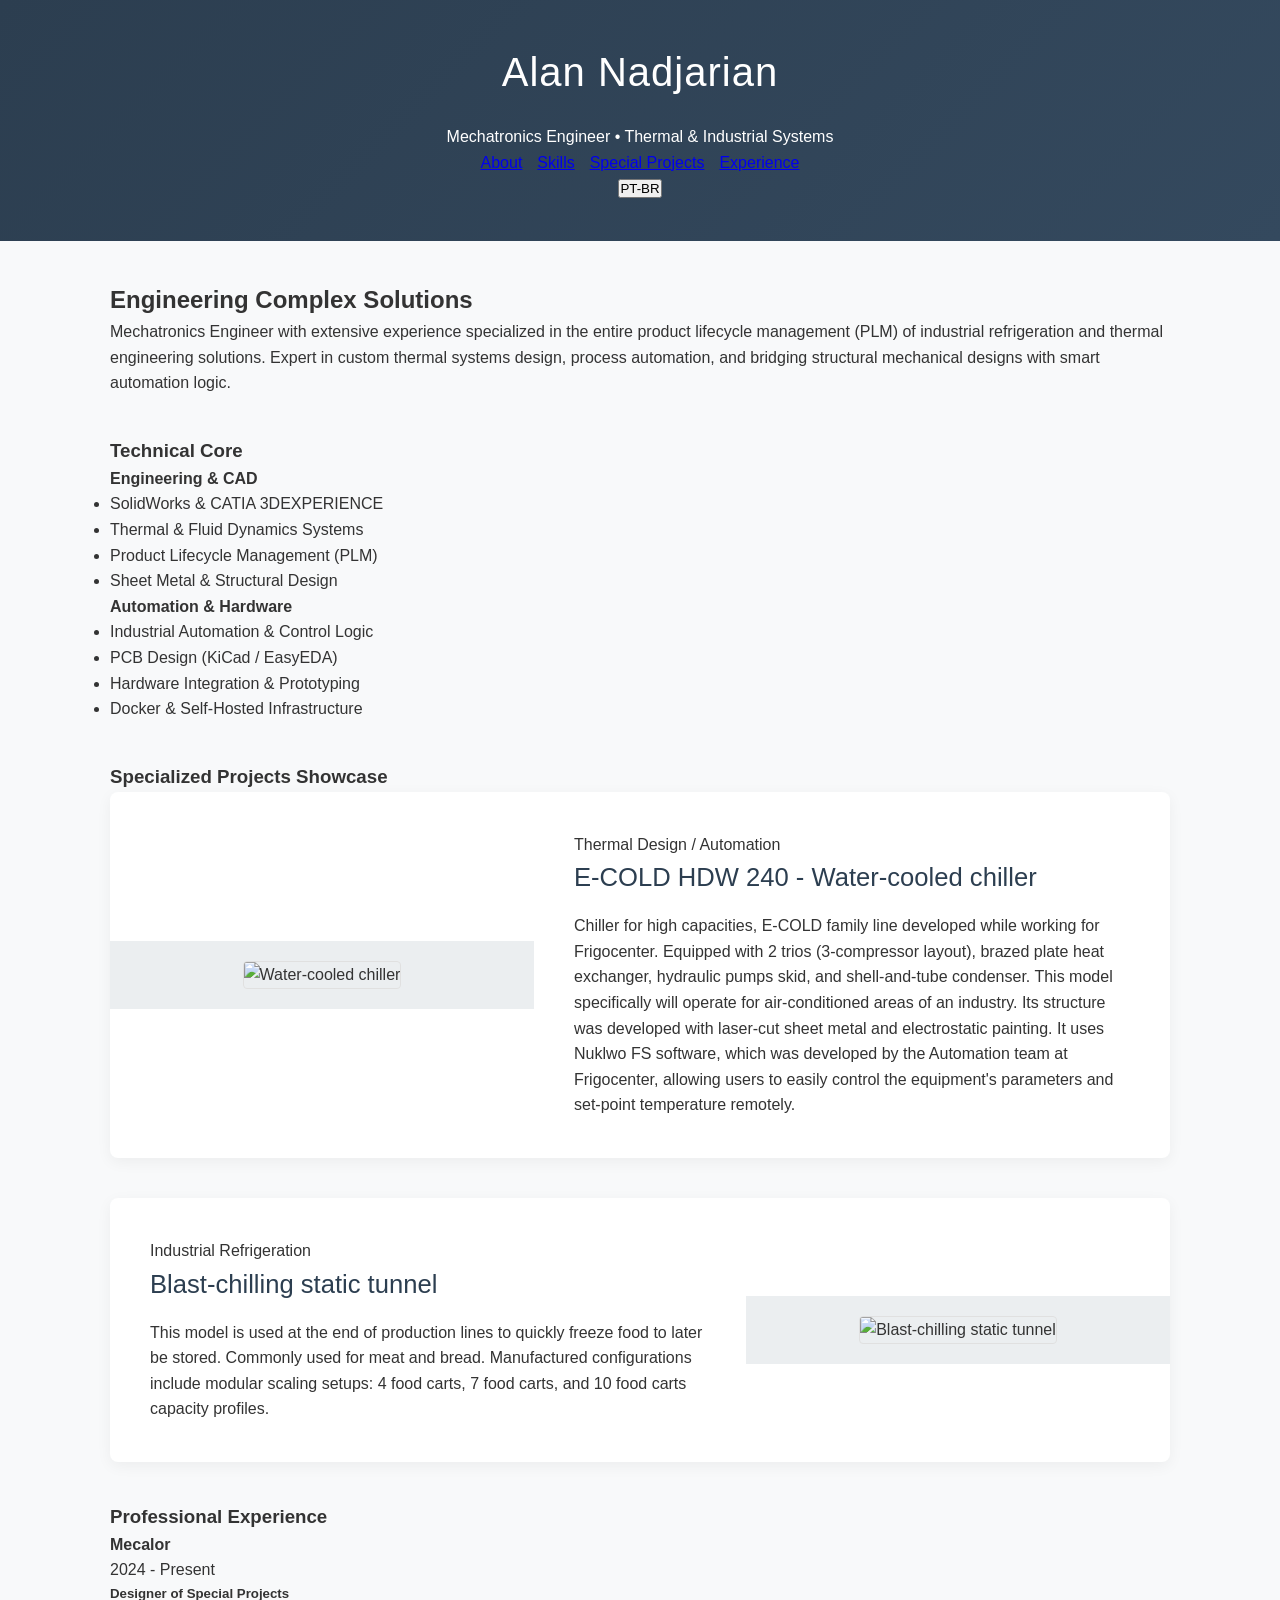
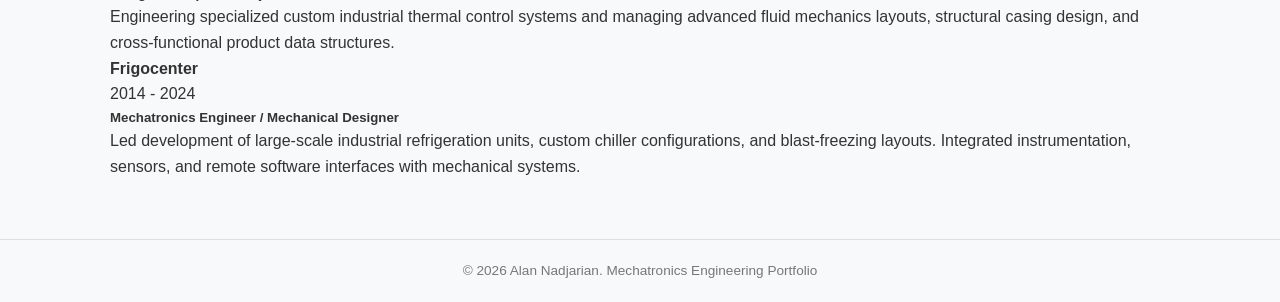
==== index.html @ 72c45fe7 "Update index.html" ====
<!DOCTYPE html>
<html lang="en">
<head>
    <meta charset="UTF-8">
    <meta name="viewport" content="width=device-width, initial-scale=1.0">
    <title>Alan Nadjarian | Mechatronics Engineer Portfolio</title>
    <link rel="stylesheet" href="style.css">
</head>
<body>

    <header>
        <div class="header-container">
            <div class="logo-area">
                <h1>Alan Nadjarian</h1>
                <p class="subtitle" data-en="Mechatronics Engineer • Thermal & Industrial Systems" data-pt="Engenheiro Mecatrônico • Sistemas Térmicos e Industriais">Mechatronics Engineer • Thermal & Industrial Systems</p>
            </div>
            <div class="nav-right">
                <nav>
                    <a href="#about" data-en="About" data-pt="Sobre">About</a>
                    <a href="#skills" data-en="Skills" data-pt="Habilidades">Skills</a>
                    <a href="#projects" data-en="Special Projects" data-pt="Projetos Especiais">Special Projects</a>
                    <a href="#experience" data-en="Experience" data-pt="Experiência">Experience</a>
                </nav>
                <button id="lang-toggle" class="lang-btn">PT-BR</button>
            </div>
        </div>
    </header>

    <section id="about" class="hero">
        <div class="container hero-content">
            <h2 data-en="Engineering Complex Solutions" data-pt="Projetando Soluções Complexas">Engineering Complex Solutions</h2>
            <p data-en="Mechatronics Engineer with extensive experience specialized in the entire product lifecycle management (PLM) of industrial refrigeration and thermal engineering solutions. Expert in custom thermal systems design, process automation, and bridging structural mechanical designs with smart automation logic." 
               data-pt="Engenheiro Mecatrônico com ampla experiência especializada no gerenciamento do ciclo de vida completo de produtos (PLM) e soluções de refrigeração industrial e engenharia térmica. Especialista em projetos de sistemas térmicos customizados, automação de processos e integração de projetos mecânicos estruturais com lógica de automação inteligente.">
               Mechatronics Engineer with extensive experience specialized in the entire product lifecycle management (PLM) of industrial refrigeration and thermal engineering solutions. Expert in custom thermal systems design, process automation, and bridging structural mechanical designs with smart automation logic.
            </p>
        </div>
    </section>

    <section id="skills" class="skills-section">
        <div class="container">
            <h3 class="section-title" data-en="Technical Core" data-pt="Núcleo Técnico">Technical Core</h3>
            <div class="skills-grid">
                <div class="skill-category">
                    <h4 data-en="Engineering & CAD" data-pt="Engenharia e CAD">Engineering & CAD</h4>
                    <ul>
                        <li>SolidWorks & CATIA 3DEXPERIENCE</li>
                        <li data-en="Thermal & Fluid Dynamics Systems" data-pt="Sistemas Térmicos e Fluido-Dinâmicos">Thermal & Fluid Dynamics Systems</li>
                        <li data-en="Product Lifecycle Management (PLM)" data-pt="Gerenciamento de Ciclo de Vida (PLM)">Product Lifecycle Management (PLM)</li>
                        <li data-en="Sheet Metal & Structural Design" data-pt="Chapas Metálicas e Elementos Estruturais">Sheet Metal & Structural Design</li>
                    </ul>
                </div>
                <div class="skill-category">
                    <h4 data-en="Automation & Hardware" data-pt="Automação e Hardware">Automation & Hardware</h4>
                    <ul>
                        <li data-en="Industrial Automation & Control Logic" data-pt="Automação Industrial e Lógica de Controle">Industrial Automation & Control Logic</li>
                        <li data-en="PCB Design (KiCad / EasyEDA)" data-pt="Design de PCI (KiCad / EasyEDA)">PCB Design (KiCad / EasyEDA)</li>
                        <li data-en="Hardware Integration & Prototyping" data-pt="Integração de Hardware e Prototipagem">Hardware Integration & Prototyping</li>
                        <li>Docker & Self-Hosted Infrastructure</li>
                    </ul>
                </div>
            </div>
        </div>
    </section>

    <main id="projects" class="container">
        <h3 class="section-title" data-en="Specialized Projects Showcase" data-pt="Vitrine de Projetos Especiais">Specialized Projects Showcase</h3>

        <section class="project-card">
            <div class="project-image">
                <img src="chiller.jpg" alt="Water-cooled chiller">
            </div>
            <div class="project-info">
                <span class="tag">Thermal Design / Automation</span>
                <h2>E-COLD HDW 240 - Water-cooled chiller</h2>
                <div class="lang-content" data-en="Chiller for high capacities, E-COLD family line developed while working for Frigocenter. Equipped with 2 trios (3-compressor layout), brazed plate heat exchanger, hydraulic pumps skid, and shell-and-tube condenser. This model specifically will operate for air-conditioned areas of an industry. Its structure was developed with laser-cut sheet metal and electrostatic painting. It uses Nuklwo FS software, which was developed by the Automation team at Frigocenter, allowing users to easily control the equipment's parameters and set-point temperature remotely." 
                     data-pt="Chiller para altas capacidades, linha da família E-COLD desenvolvida durante atuação na Frigocenter. Equipado com 2 trios (layout de 3 compressores), trocador de calor a placas brasadas, skid de bombas hidráulicas e condensador casco e tubo. Este modelo operará especificamente para áreas climatizadas industriais. Sua estrutura foi desenvolvida com chapas metálicas cortadas a laser e pintura eletrostática. Utiliza o software Nuklwo FS, desenvolvido pela equipe de Automação da Frigocenter, permitindo controle remoto de parâmetros e temperatura de set-point.">
                     Chiller for high capacities, E-COLD family line developed while working for Frigocenter. Equipped with 2 trios (3-compressor layout), brazed plate heat exchanger, hydraulic pumps skid, and shell-and-tube condenser. This model specifically will operate for air-conditioned areas of an industry. Its structure was developed with laser-cut sheet metal and electrostatic painting. It uses Nuklwo FS software, which was developed by the Automation team at Frigocenter, allowing users to easily control the equipment's parameters and set-point temperature remotely.
                </div>
            </div>
        </section>

        <section class="project-card reversed">
            <div class="project-image">
                <img src="tunnel.jpg" alt="Blast-chilling static tunnel">
            </div>
            <div class="project-info">
                <span class="tag">Industrial Refrigeration</span>
                <h2>Blast-chilling static tunnel</h2>
                <div class="lang-content" data-en="This model is used at the end of production lines to quickly freeze food to later be stored. Commonly used for meat and bread. Manufactured configurations include modular scaling setups: 4 food carts, 7 food carts, and 10 food carts capacity profiles." 
                     data-pt="Este modelo é utilizado no final de linhas de produção para congelar rapidamente alimentos para posterior armazenamento. Comumente utilizado para carnes e pães. As configurações fabricadas incluem perfis modulares escaláveis para capacidades de: 4 carrinhos, 7 carrinhos e 10 carrinhos de alimentos.">
                     This model is used at the end of production lines to quickly freeze food to later be stored. Commonly used for meat and bread. Manufactured configurations include modular scaling setups: 4 food carts, 7 food carts, and 10 food carts capacity profiles.
                </div>
            </div>
        </section>
    </main>

    <section id="experience" class="experience-section">
        <div class="container">
            <h3 class="section-title" data-en="Professional Experience" data-pt="Experiência Profissional">Professional Experience</h3>
            
            <div class="timeline">
                <div class="timeline-item">
                    <div class="timeline-meta">
                        <h4>Mecalor</h4>
                        <p class="date" data-en="2024 - Present" data-pt="2024 - Presente">2024 - Present</p>
                    </div>
                    <div class="timeline-content">
                        <h5 data-en="Designer of Special Projects" data-pt="Projetista de Projetos Especiais">Designer of Special Projects</h5>
                        <p data-en="Engineering specialized custom industrial thermal control systems and managing advanced fluid mechanics layouts, structural casing design, and cross-functional product data structures." 
                           data-pt="Projetando sistemas industriais customizados especiais de controle térmico e gerenciando layouts avançados de mecânica dos fluidos, design de carenagens estruturais e estruturas de dados de produtos multifuncionais.">
                           Engineering specialized custom industrial thermal control systems and managing advanced fluid mechanics layouts, structural casing design, and cross-functional product data structures.
                        </p>
                    </div>
                </div>

                <div class="timeline-item">
                    <div class="timeline-meta">
                        <h4>Frigocenter</h4>
                        <p class="date">2014 - 2024</p>
                    </div>
                    <div class="timeline-content">
                        <h5 data-en="Mechatronics Engineer / Mechanical Designer" data-pt="Engenheiro Mecatrônico / Projetista Mecânico">Mechatronics Engineer / Mechanical Designer</h5>
                        <p data-en="Led development of large-scale industrial refrigeration units, custom chiller configurations, and blast-freezing layouts. Integrated instrumentation, sensors, and remote software interfaces with mechanical systems." 
                           data-pt="Liderou o desenvolvimento de unidades de refrigeração industrial de grande porte, configurações customizadas de chillers e layouts de túneis de congelamento rápido. Integrou instrumentação, sensores e interfaces de software remotas com sistemas mecânicos.">
                           Led development of large-scale industrial refrigeration units, custom chiller configurations, and blast-freezing layouts. Integrated instrumentation, sensors, and remote software interfaces with mechanical systems.
                        </p>
                    </div>
                </div>
            </div>
        </div>
    </section>

    <footer>
        <p>&copy; 2026 Alan Nadjarian. <span data-en="Mechatronics Engineering Portfolio" data-pt="Portfólio de Engenharia Mecatrônica">Mechatronics Engineering Portfolio</span></p>
    </footer>

    <script>
        const langToggle = document.getElementById('lang-toggle');
        let currentLang = 'en';

        langToggle.addEventListener('click', () => {
            currentLang = currentLang === 'en' ? 'pt' : 'en';
            langToggle.textContent = currentLang === 'en' ? 'PT-BR' : 'EN';
            
            // Switch text content for all components with data language attributes
            document.querySelectorAll('[data-en]').forEach(element => {
                element.textContent = element.getAttribute(`data-${currentLang}`);
            });
        });
    </script>
</body>
</html>
---- style.css ----
/* Global Styles */
* {
    box-sizing: border-box;
    margin: 0;
    padding: 0;
    font-family: 'Segoe UI', Tahoma, Geneva, Verdana, sans-serif;
}

body {
    background-color: #f8f9fa;
    color: #333;
    line-height: 1.6;
}

/* Header & Navigation layout matching your Google Site */
header {
    background: linear-gradient(135deg, #2c3e50, #34495e);
    color: white;
    text-align: center;
    padding: 40px 20px;
}

header h1 {
    font-size: 2.5rem;
    margin-bottom: 20px;
    font-weight: 400;
    letter-spacing: 1px;
}

nav {
    display: flex;
    justify-content: center;
    gap: 15px;
    flex-wrap: wrap;
}

.nav-btn {
    background-color: #2980b9;
    color: white;
    text-decoration: none;
    padding: 10px 25px;
    border-radius: 4px;
    font-size: 0.95rem;
    transition: background 0.3s ease;
}

.nav-btn:hover {
    background-color: #1f618d;
}

/* Content Container */
.container {
    max-width: 1100px;
    margin: 40px auto;
    padding: 0 20px;
}

/* Project Cards Layout alternating left/right images */
.project-card {
    display: flex;
    background: white;
    margin-bottom: 40px;
    border-radius: 8px;
    overflow: hidden;
    box-shadow: 0 4px 15px rgba(0,0,0,0.05);
    align-items: center;
}

.project-card.reversed {
    flex-direction: row-reverse;
}

.project-image {
    flex: 1;
    min-width: 40%;
    background: #ebeef0;
    display: flex;
    justify-content: center;
    align-items: center;
    padding: 20px;
}

.project-image img {
    max-width: 100%;
    height: auto;
    border: 1px solid #e0e0e0;
    border-radius: 4px;
}

.project-info {
    flex: 1.5;
    padding: 40px;
}

.project-info h2 {
    color: #2c3e50;
    font-size: 1.6rem;
    margin-bottom: 15px;
    font-weight: 500;
}

.project-info p {
    margin-bottom: 15px;
    color: #555;
}

/* Checked List styling */
.spec-list {
    list-style: none;
}

.spec-list li {
    position: relative;
    padding-left: 25px;
    margin-bottom: 8px;
    color: #555;
}

.spec-list li::before {
    content: "✓";
    position: absolute;
    left: 0;
    color: #6c5ce7;
    font-weight: bold;
    background: #f0edff;
    width: 18px;
    height: 18px;
    display: inline-flex;
    align-items: center;
    justify-content: center;
    border-radius: 3px;
    font-size: 0.75rem;
}

footer {
    text-align: center;
    padding: 20px;
    color: #777;
    font-size: 0.85rem;
    border-top: 1px solid #e0e0e0;
    margin-top: 60px;
}

/* Responsive view for phones/tablets */
@media (max-width: 768px) {
    .project-card, .project-card.reversed {
        flex-direction: column;
    }
    .project-info {
        padding: 20px;
    }
}
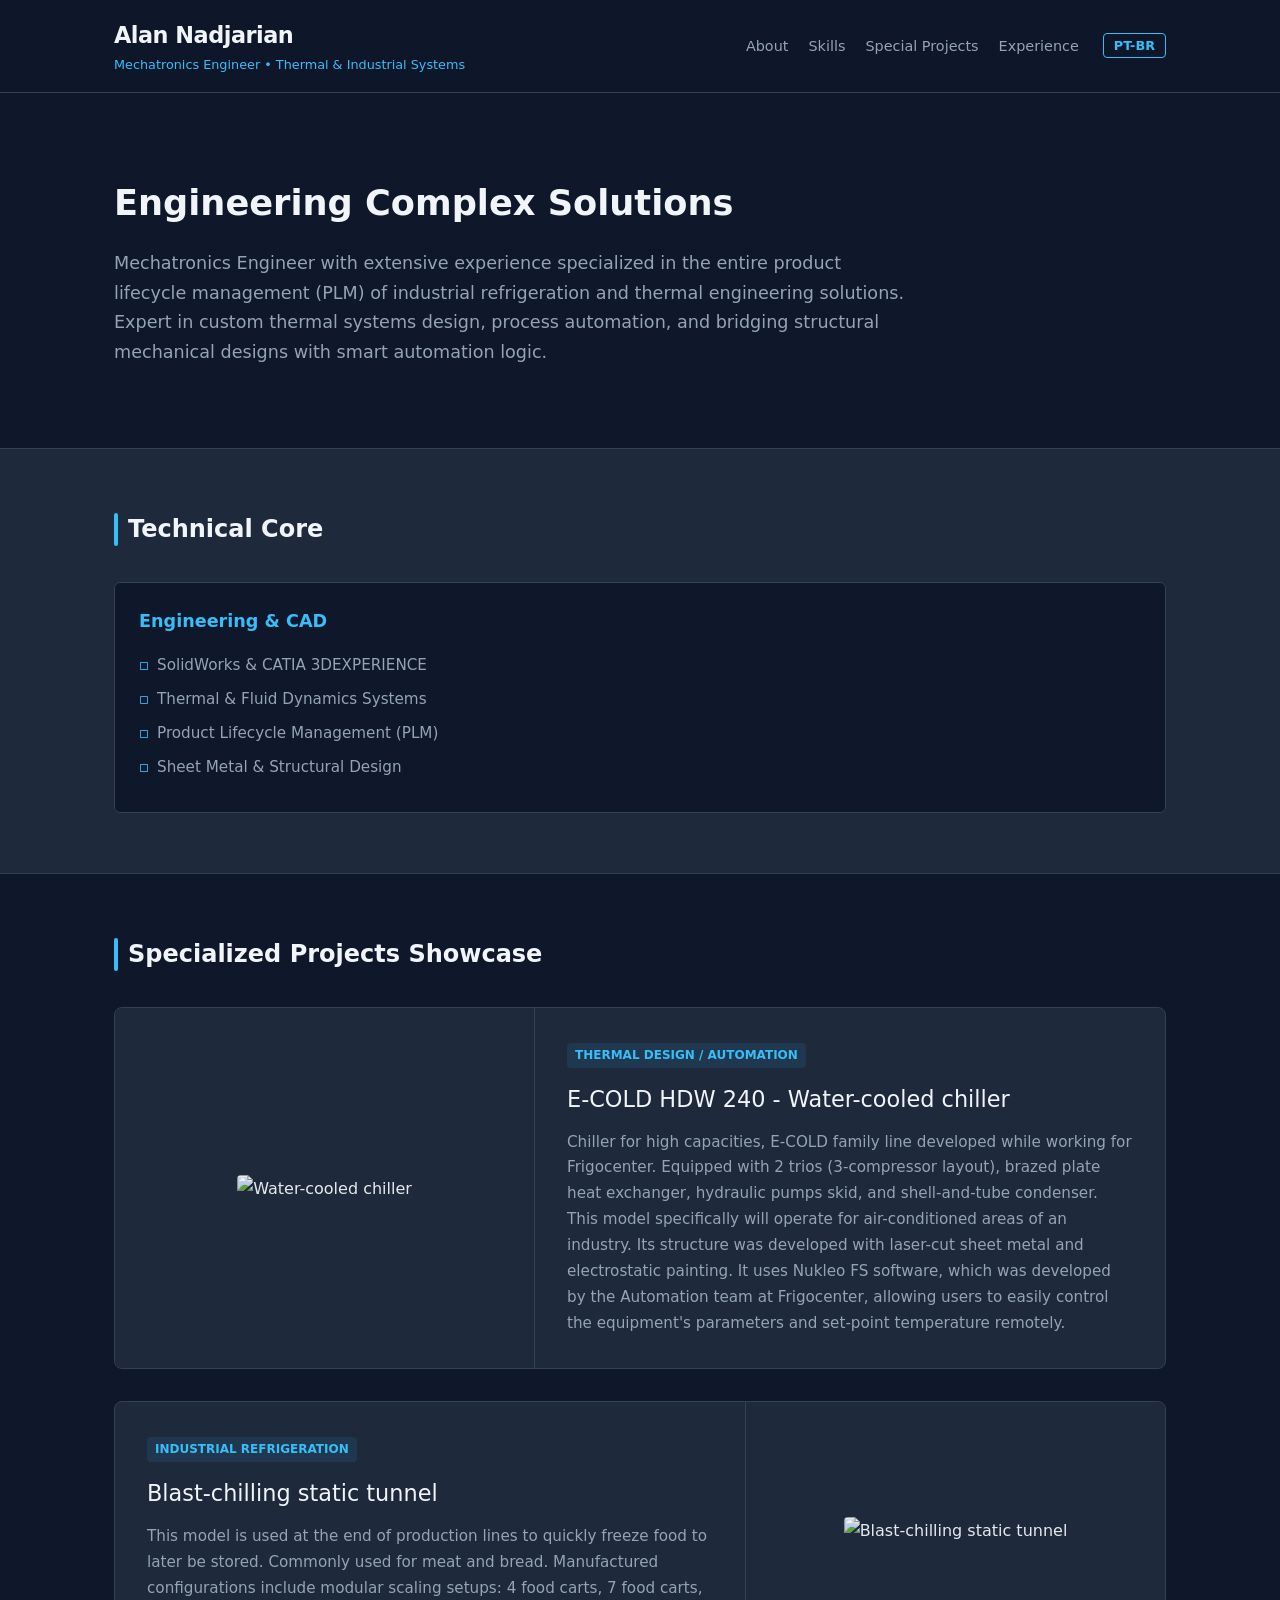
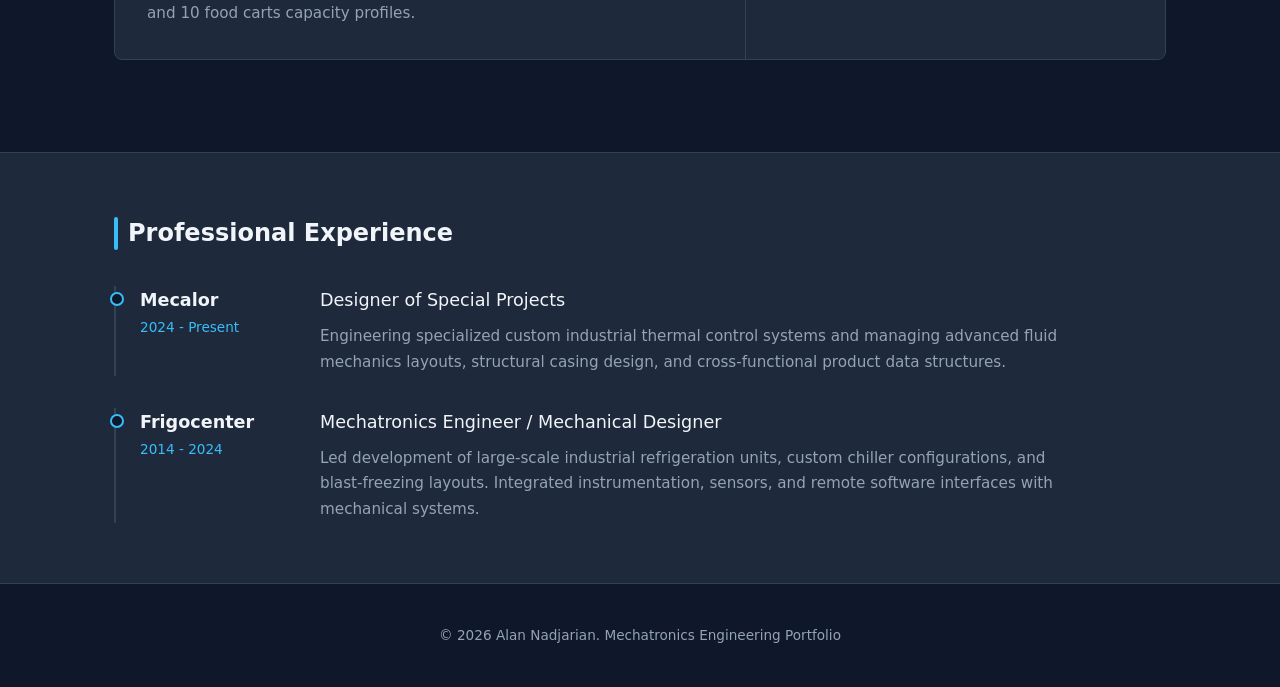
==== commit 751d52ed: "Update index.html" ====
--- a/index.html
+++ b/index.html
@@ -12,7 +12,7 @@
         <div class="header-container">
             <div class="logo-area">
                 <h1>Alan Nadjarian</h1>
-                <p class="subtitle" data-en="Mechatronics Engineer • Thermal & Industrial Systems" data-pt="Engenheiro Mecatrônico • Sistemas Térmicos e Industriais">Mechatronics Engineer • Thermal & Industrial Systems</p>
+                <p class="subtitle" data-en="Mechatronics Engineer" data-pt="Engenheiro Mecatrônico">Mechatronics Engineer • Thermal & Industrial Systems</p>
             </div>
             <div class="nav-right">
                 <nav>
@@ -29,8 +29,20 @@
     <section id="about" class="hero">
         <div class="container hero-content">
             <h2 data-en="Engineering Complex Solutions" data-pt="Projetando Soluções Complexas">Engineering Complex Solutions</h2>
-            <p data-en="Mechatronics Engineer with extensive experience specialized in the entire product lifecycle management (PLM) of industrial refrigeration and thermal engineering solutions. Expert in custom thermal systems design, process automation, and bridging structural mechanical designs with smart automation logic." 
-               data-pt="Engenheiro Mecatrônico com ampla experiência especializada no gerenciamento do ciclo de vida completo de produtos (PLM) e soluções de refrigeração industrial e engenharia térmica. Especialista em projetos de sistemas térmicos customizados, automação de processos e integração de projetos mecânicos estruturais com lógica de automação inteligente.">
+            <p data-en="Mechatronics Engineer with 10+ years of exper�se in the full lifecycle of industrial refrigera�on and thermal
+engineering solu�ons.
+Proven track record in SolidWorks design and ERP-based BOM management. Experience in developing direct expansion
+and secondary fluid equipment, bridging high-level technical design with hands-on produc�on and vendor management.
+Fluent in English with interna�onal experience, specializing in technical documenta�on and global stakeholder
+engagement." 
+               data-pt="Formação em engenharia mecatrônica com mais de 10 anos de experiência especializada no ciclo de vida completo de
+produtos e soluções de refrigeração industrial e engenharia térmica.
+Destaque para a profunda proficiência em SolidWorks e gestão da lista de materiais (BOM) em ERP. Liderança no
+desenvolvimento de equipamentos de expansão direta e fluido secundário, aliando alta capacidade técnica ao
+acompanhamento efe�vo da produção e fornecedores.
+Inglês fluente, com experiência no exterior, para desenvolvimento de documentação técnica e contato com clientes e
+fornecedores.
+">
                Mechatronics Engineer with extensive experience specialized in the entire product lifecycle management (PLM) of industrial refrigeration and thermal engineering solutions. Expert in custom thermal systems design, process automation, and bridging structural mechanical designs with smart automation logic.
             </p>
         </div>
@@ -49,16 +61,7 @@
                         <li data-en="Sheet Metal & Structural Design" data-pt="Chapas Metálicas e Elementos Estruturais">Sheet Metal & Structural Design</li>
                     </ul>
                 </div>
-                <div class="skill-category">
-                    <h4 data-en="Automation & Hardware" data-pt="Automação e Hardware">Automation & Hardware</h4>
-                    <ul>
-                        <li data-en="Industrial Automation & Control Logic" data-pt="Automação Industrial e Lógica de Controle">Industrial Automation & Control Logic</li>
-                        <li data-en="PCB Design (KiCad / EasyEDA)" data-pt="Design de PCI (KiCad / EasyEDA)">PCB Design (KiCad / EasyEDA)</li>
-                        <li data-en="Hardware Integration & Prototyping" data-pt="Integração de Hardware e Prototipagem">Hardware Integration & Prototyping</li>
-                        <li>Docker & Self-Hosted Infrastructure</li>
-                    </ul>
-                </div>
-            </div>
+
         </div>
     </section>
 
@@ -72,9 +75,9 @@
             <div class="project-info">
                 <span class="tag">Thermal Design / Automation</span>
                 <h2>E-COLD HDW 240 - Water-cooled chiller</h2>
-                <div class="lang-content" data-en="Chiller for high capacities, E-COLD family line developed while working for Frigocenter. Equipped with 2 trios (3-compressor layout), brazed plate heat exchanger, hydraulic pumps skid, and shell-and-tube condenser. This model specifically will operate for air-conditioned areas of an industry. Its structure was developed with laser-cut sheet metal and electrostatic painting. It uses Nuklwo FS software, which was developed by the Automation team at Frigocenter, allowing users to easily control the equipment's parameters and set-point temperature remotely." 
-                     data-pt="Chiller para altas capacidades, linha da família E-COLD desenvolvida durante atuação na Frigocenter. Equipado com 2 trios (layout de 3 compressores), trocador de calor a placas brasadas, skid de bombas hidráulicas e condensador casco e tubo. Este modelo operará especificamente para áreas climatizadas industriais. Sua estrutura foi desenvolvida com chapas metálicas cortadas a laser e pintura eletrostática. Utiliza o software Nuklwo FS, desenvolvido pela equipe de Automação da Frigocenter, permitindo controle remoto de parâmetros e temperatura de set-point.">
-                     Chiller for high capacities, E-COLD family line developed while working for Frigocenter. Equipped with 2 trios (3-compressor layout), brazed plate heat exchanger, hydraulic pumps skid, and shell-and-tube condenser. This model specifically will operate for air-conditioned areas of an industry. Its structure was developed with laser-cut sheet metal and electrostatic painting. It uses Nuklwo FS software, which was developed by the Automation team at Frigocenter, allowing users to easily control the equipment's parameters and set-point temperature remotely.
+                <div class="lang-content" data-en="Chiller for high capacities, E-COLD family line developed while working for Frigocenter. Equipped with 2 trios (3-compressor layout), brazed plate heat exchanger, hydraulic pumps skid, and shell-and-tube condenser. This model specifically will operate for air-conditioned areas of an industry. Its structure was developed with laser-cut sheet metal and electrostatic painting. It uses Nukleo FS software, which was developed by the Automation team at Frigocenter, allowing users to easily control the equipment's parameters and set-point temperature remotely." 
+                     data-pt="Chiller para altas capacidades, linha da família E-COLD desenvolvida durante atuação na Frigocenter. Equipado com 2 trios (layout de 3 compressores), trocador de calor a placas brasadas, skid de bombas hidráulicas e condensador casco e tubo. Este modelo operará especificamente para áreas climatizadas industriais. Sua estrutura foi desenvolvida com chapas metálicas cortadas a laser e pintura eletrostática. Utiliza o software Nukleo FS, desenvolvido pela equipe de Automação da Frigocenter, permitindo controle remoto de parâmetros e temperatura de set-point.">
+                     Chiller for high capacities, E-COLD family line developed while working for Frigocenter. Equipped with 2 trios (3-compressor layout), brazed plate heat exchanger, hydraulic pumps skid, and shell-and-tube condenser. This model specifically will operate for air-conditioned areas of an industry. Its structure was developed with laser-cut sheet metal and electrostatic painting. It uses Nukleo FS software, which was developed by the Automation team at Frigocenter, allowing users to easily control the equipment's parameters and set-point temperature remotely.
                 </div>
             </div>
         </section>
--- a/style.css
+++ b/style.css
@@ -1,69 +1,198 @@
-/* Global Styles */
+/* Engineering Minimalist Theme Variables */
+:root {
+    --bg-primary: #0f172a;
+    --bg-secondary: #1e293b;
+    --accent-color: #38bdf8;
+    --text-main: #f1f5f9;
+    --text-muted: #94a3b8;
+    --border-color: #334155;
+}
+
 * {
     box-sizing: border-box;
     margin: 0;
     padding: 0;
-    font-family: 'Segoe UI', Tahoma, Geneva, Verdana, sans-serif;
+    font-family: 'Segoe UI', system-ui, -apple-system, sans-serif;
 }
 
 body {
-    background-color: #f8f9fa;
-    color: #333;
-    line-height: 1.6;
-}
-
-/* Header & Navigation layout matching your Google Site */
-header {
-    background: linear-gradient(135deg, #2c3e50, #34495e);
-    color: white;
-    text-align: center;
-    padding: 40px 20px;
-}
-
-header h1 {
-    font-size: 2.5rem;
-    margin-bottom: 20px;
-    font-weight: 400;
-    letter-spacing: 1px;
-}
-
-nav {
-    display: flex;
-    justify-content: center;
-    gap: 15px;
-    flex-wrap: wrap;
-}
-
-.nav-btn {
-    background-color: #2980b9;
-    color: white;
-    text-decoration: none;
-    padding: 10px 25px;
-    border-radius: 4px;
-    font-size: 0.95rem;
-    transition: background 0.3s ease;
-}
-
-.nav-btn:hover {
-    background-color: #1f618d;
-}
-
-/* Content Container */
+    background-color: var(--bg-primary);
+    color: var(--text-main);
+    line-height: 1.7;
+}
+
 .container {
     max-width: 1100px;
-    margin: 40px auto;
-    padding: 0 20px;
-}
-
-/* Project Cards Layout alternating left/right images */
+    margin: 0 auto;
+    padding: 0 24px;
+}
+
+/* Precise Header & Nav Design */
+header {
+    background-color: rgba(15, 23, 42, 0.9);
+    backdrop-filter: blur(8px);
+    position: sticky;
+    top: 0;
+    z-index: 100;
+    border-bottom: 1px solid var(--border-color);
+    padding: 16px 0;
+}
+
+.header-container {
+    max-width: 1100px;
+    margin: 0 auto;
+    padding: 0 24px;
+    display: flex;
+    justify-content: space-between;
+    align-items: center;
+}
+
+header h1 {
+    font-size: 1.4rem;
+    font-weight: 600;
+    letter-spacing: -0.5px;
+}
+
+header .subtitle {
+    font-size: 0.8rem;
+    color: var(--accent-color);
+}
+
+.nav-right {
+    display: flex;
+    align-items: center;
+    gap: 24px;
+}
+
+nav {
+    display: flex;
+    gap: 20px;
+}
+
+nav a {
+    color: var(--text-muted);
+    text-decoration: none;
+    font-size: 0.9rem;
+    font-weight: 500;
+    transition: color 0.2s ease;
+}
+
+nav a:hover {
+    color: var(--text-main);
+}
+
+/* Language Toggle Styling */
+.lang-btn {
+    background: transparent;
+    border: 1px solid var(--accent-color);
+    color: var(--accent-color);
+    padding: 4px 10px;
+    border-radius: 4px;
+    cursor: pointer;
+    font-size: 0.8rem;
+    font-weight: 600;
+    transition: all 0.2s ease;
+}
+
+.lang-btn:hover {
+    background: var(--accent-color);
+    color: var(--bg-primary);
+}
+
+/* Modern Hero / Summary Layout */
+.hero {
+    padding: 80px 0;
+    border-bottom: 1px solid var(--border-color);
+}
+
+.hero h2 {
+    font-size: 2.2rem;
+    margin-bottom: 16px;
+    font-weight: 600;
+}
+
+.hero p {
+    color: var(--text-muted);
+    font-size: 1.1rem;
+    max-width: 800px;
+}
+
+/* Core Technical Grid Layout */
+.skills-section {
+    padding: 60px 0;
+    background: var(--bg-secondary);
+    border-bottom: 1px solid var(--border-color);
+}
+
+.section-title {
+    font-size: 1.5rem;
+    margin-bottom: 32px;
+    font-weight: 600;
+    position: relative;
+    padding-left: 14px;
+}
+
+.section-title::before {
+    content: '';
+    position: absolute;
+    left: 0;
+    top: 4px;
+    bottom: 4px;
+    width: 4px;
+    background: var(--accent-color);
+    border-radius: 2px;
+}
+
+.skills-grid {
+    display: grid;
+    grid-template-columns: repeat(auto-fit, minmax(300px, 1fr));
+    gap: 24px;
+}
+
+.skill-category {
+    background: var(--bg-primary);
+    padding: 24px;
+    border-radius: 6px;
+    border: 1px solid var(--border-color);
+}
+
+.skill-category h4 {
+    margin-bottom: 16px;
+    color: var(--accent-color);
+    font-size: 1.1rem;
+}
+
+.skill-category ul {
+    list-style: none;
+}
+
+.skill-category li {
+    position: relative;
+    padding-left: 18px;
+    margin-bottom: 8px;
+    color: var(--text-muted);
+    font-size: 0.95rem;
+}
+
+.skill-category li::before {
+    content: "▫";
+    position: absolute;
+    left: 0;
+    color: var(--accent-color);
+}
+
+/* Industrial Project Display Cards */
+#projects {
+    padding: 60px 24px;
+}
+
 .project-card {
     display: flex;
-    background: white;
-    margin-bottom: 40px;
+    background: var(--bg-secondary);
+    margin-bottom: 32px;
     border-radius: 8px;
     overflow: hidden;
-    box-shadow: 0 4px 15px rgba(0,0,0,0.05);
-    align-items: center;
+    border: 1px solid var(--border-color);
 }
 
 .project-card.reversed {
@@ -73,80 +202,137 @@
 .project-image {
     flex: 1;
     min-width: 40%;
-    background: #ebeef0;
+    background: #1e293b;
     display: flex;
     justify-content: center;
     align-items: center;
-    padding: 20px;
+    padding: 16px;
+    border-right: 1px solid var(--border-color);
+}
+
+.project-card.reversed .project-image {
+    border-right: none;
+    border-left: 1px solid var(--border-color);
 }
 
 .project-image img {
     max-width: 100%;
     height: auto;
-    border: 1px solid #e0e0e0;
     border-radius: 4px;
+    filter: brightness(0.95);
 }
 
 .project-info {
     flex: 1.5;
-    padding: 40px;
+    padding: 32px;
+}
+
+.tag {
+    display: inline-block;
+    font-size: 0.75rem;
+    text-transform: uppercase;
+    background: rgba(56, 189, 248, 0.1);
+    color: var(--accent-color);
+    padding: 2px 8px;
+    border-radius: 4px;
+    margin-bottom: 12px;
+    font-weight: 600;
 }
 
 .project-info h2 {
-    color: #2c3e50;
-    font-size: 1.6rem;
-    margin-bottom: 15px;
+    font-size: 1.4rem;
+    margin-bottom: 12px;
     font-weight: 500;
 }
 
-.project-info p {
-    margin-bottom: 15px;
-    color: #555;
-}
-
-/* Checked List styling */
-.spec-list {
-    list-style: none;
-}
-
-.spec-list li {
+.project-info .lang-content {
+    color: var(--text-muted);
+    font-size: 0.95rem;
+}
+
+/* Professional Engineering Timeline */
+.experience-section {
+    padding: 60px 0;
+    background: var(--bg-secondary);
+    border-top: 1px solid var(--border-color);
+}
+
+.timeline {
+    display: flex;
+    flex-direction: column;
+    gap: 32px;
+}
+
+.timeline-item {
+    display: flex;
+    border-left: 2px solid var(--border-color);
+    padding-left: 24px;
     position: relative;
-    padding-left: 25px;
+}
+
+.timeline-item::before {
+    content: '';
+    position: absolute;
+    left: -6px;
+    top: 6px;
+    width: 10px;
+    height: 10px;
+    background: var(--bg-primary);
+    border: 2px solid var(--accent-color);
+    border-radius: 50%;
+}
+
+.timeline-meta {
+    min-width: 180px;
+}
+
+.timeline-meta h4 {
+    font-size: 1.1rem;
+    color: var(--text-main);
+}
+
+.timeline-meta .date {
+    font-size: 0.85rem;
+    color: var(--accent-color);
+}
+
+.timeline-content h5 {
+    font-size: 1.1rem;
+    font-weight: 500;
     margin-bottom: 8px;
-    color: #555;
-}
-
-.spec-list li::before {
-    content: "✓";
-    position: absolute;
-    left: 0;
-    color: #6c5ce7;
-    font-weight: bold;
-    background: #f0edff;
-    width: 18px;
-    height: 18px;
-    display: inline-flex;
-    align-items: center;
-    justify-content: center;
-    border-radius: 3px;
-    font-size: 0.75rem;
+}
+
+.timeline-content p {
+    color: var(--text-muted);
+    font-size: 0.95rem;
+    max-width: 750px;
 }
 
 footer {
     text-align: center;
-    padding: 20px;
-    color: #777;
+    padding: 40px;
+    color: var(--text-muted);
     font-size: 0.85rem;
-    border-top: 1px solid #e0e0e0;
-    margin-top: 60px;
-}
-
-/* Responsive view for phones/tablets */
+    border-top: 1px solid var(--border-color);
+}
+
+/* Mobile Configurations */
 @media (max-width: 768px) {
+    .header-container {
+        flex-direction: column;
+        gap: 12px;
+        text-align: center;
+    }
     .project-card, .project-card.reversed {
         flex-direction: column;
     }
-    .project-info {
-        padding: 20px;
+    .project-image {
+        border-right: none;
+        border-left: none;
+        border-bottom: 1px solid var(--border-color);
     }
-}
+    .timeline-item {
+        flex-direction: column;
+        gap: 8px;
+    }
+}
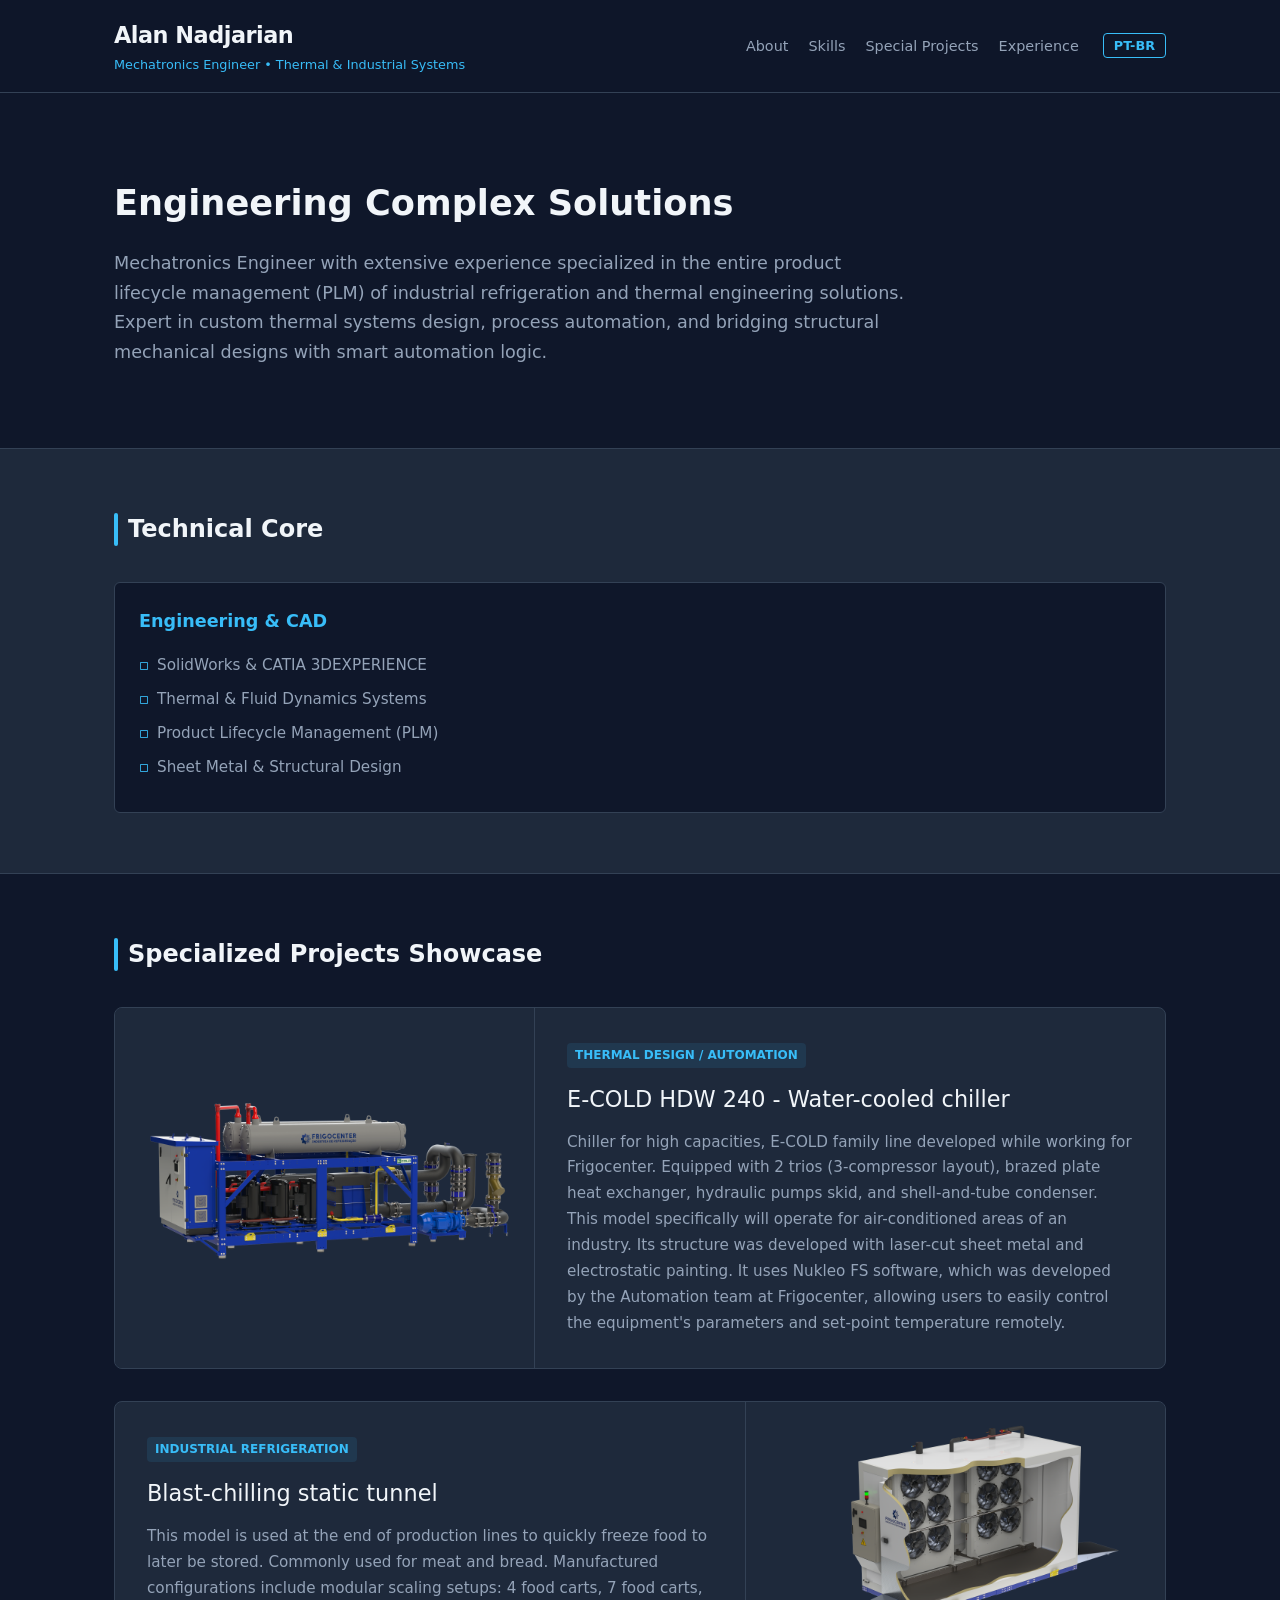
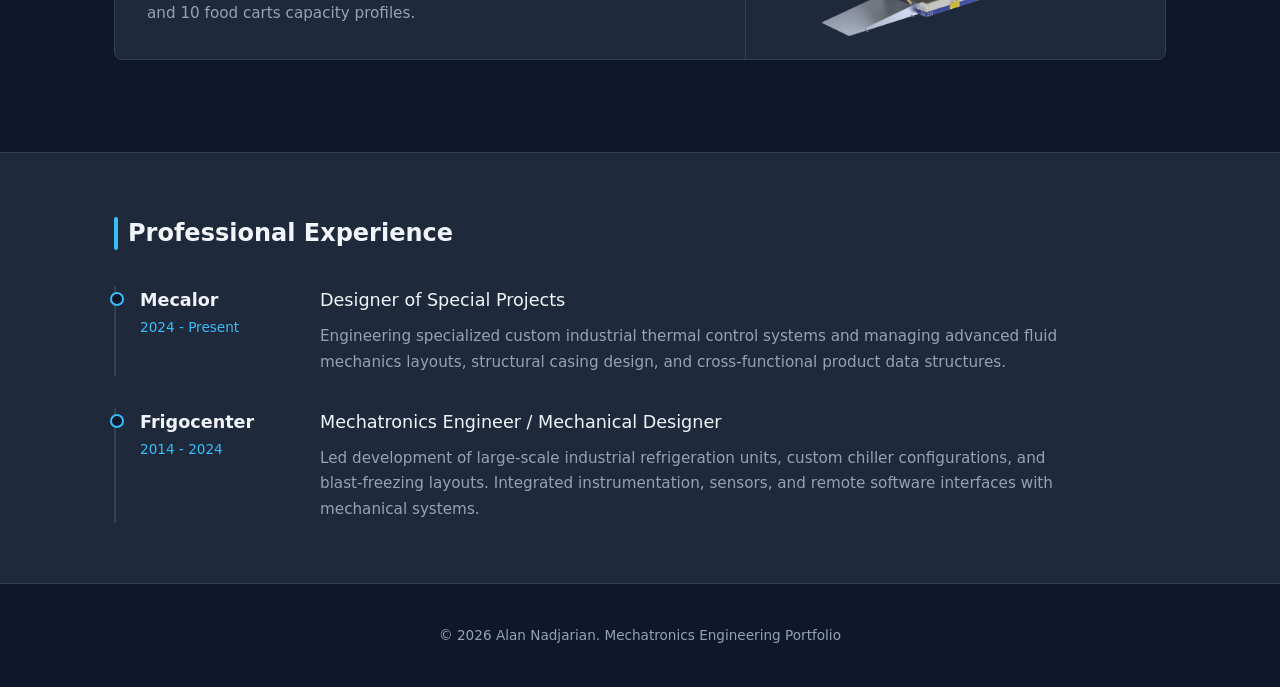
==== commit c595c76b: "Update index.html" ====
--- a/index.html
+++ b/index.html
@@ -70,7 +70,7 @@
 
         <section class="project-card">
             <div class="project-image">
-                <img src="chiller.jpg" alt="Water-cooled chiller">
+                <img src="images/Chiller.png" alt="Water-cooled chiller">
             </div>
             <div class="project-info">
                 <span class="tag">Thermal Design / Automation</span>
@@ -84,7 +84,7 @@
 
         <section class="project-card reversed">
             <div class="project-image">
-                <img src="tunnel.jpg" alt="Blast-chilling static tunnel">
+                <img src="images/Tunnel.png" alt="Blast-chilling static tunnel">
             </div>
             <div class="project-info">
                 <span class="tag">Industrial Refrigeration</span>
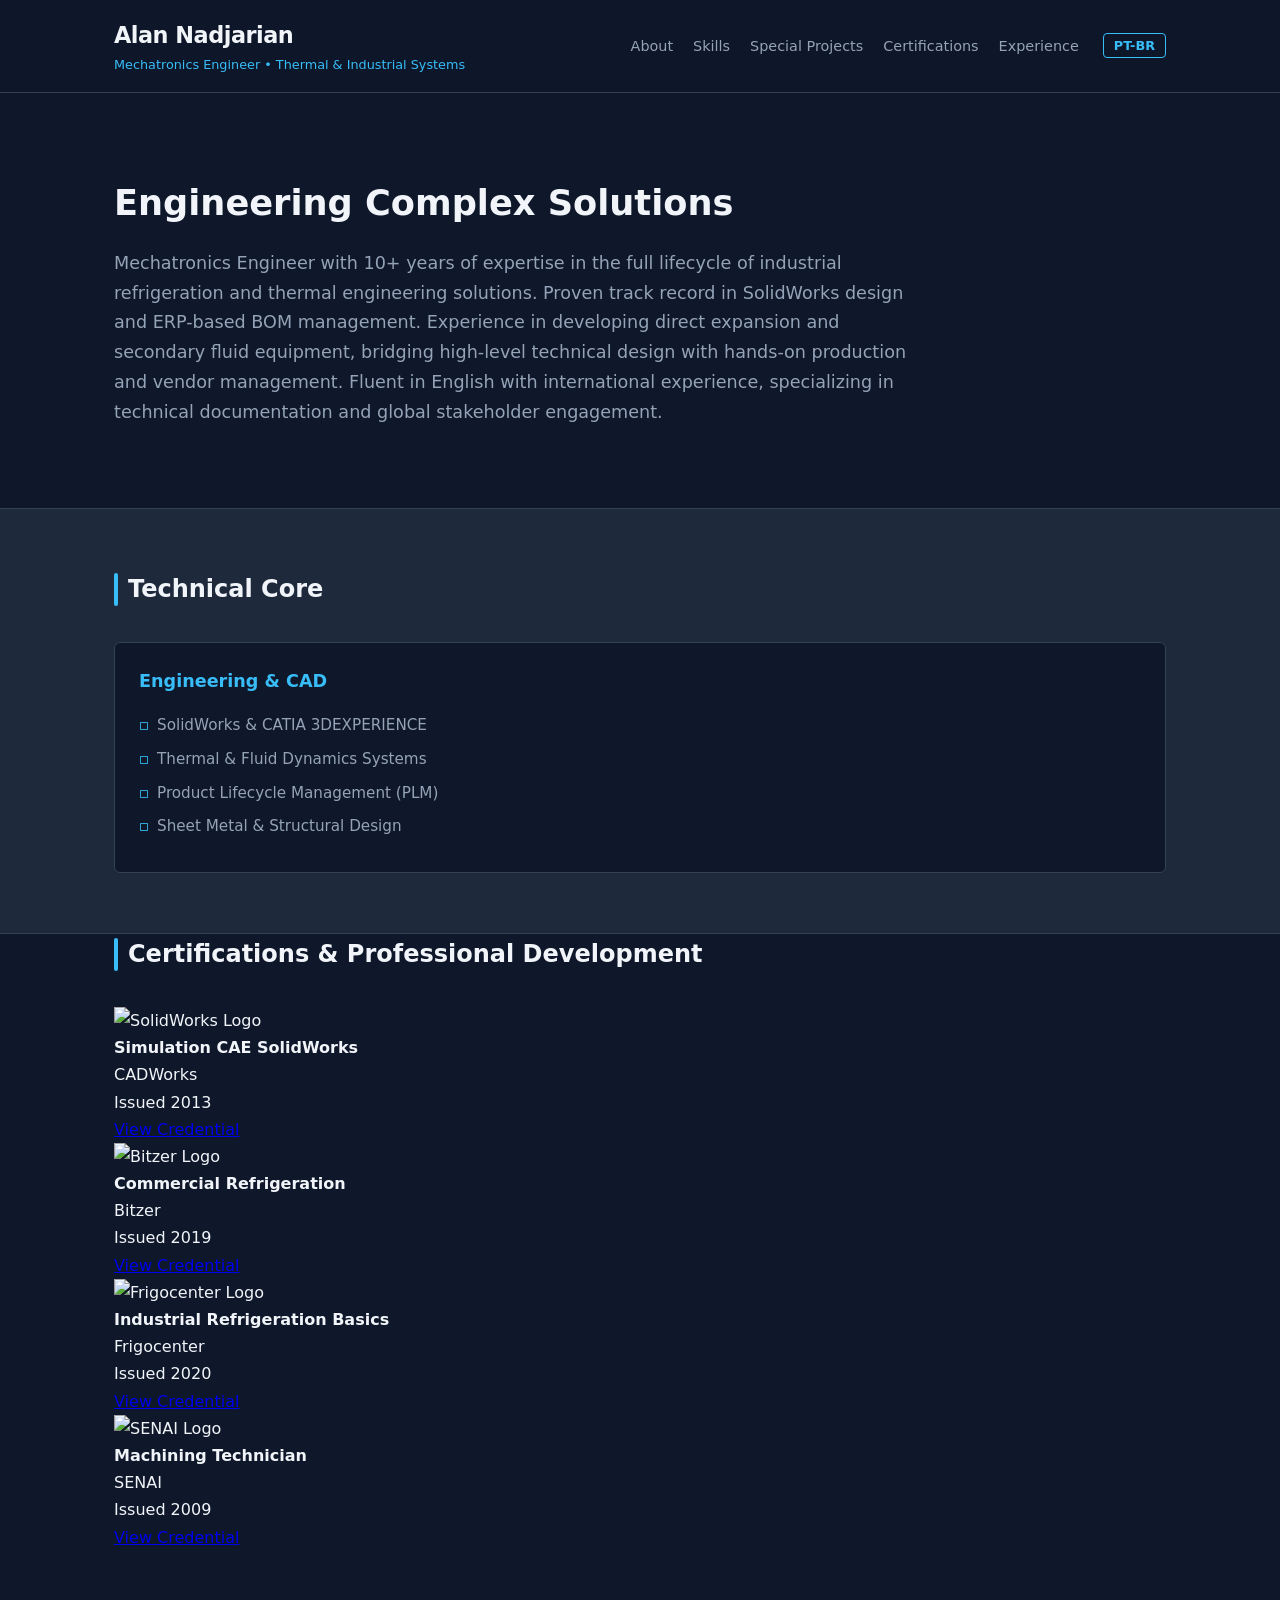
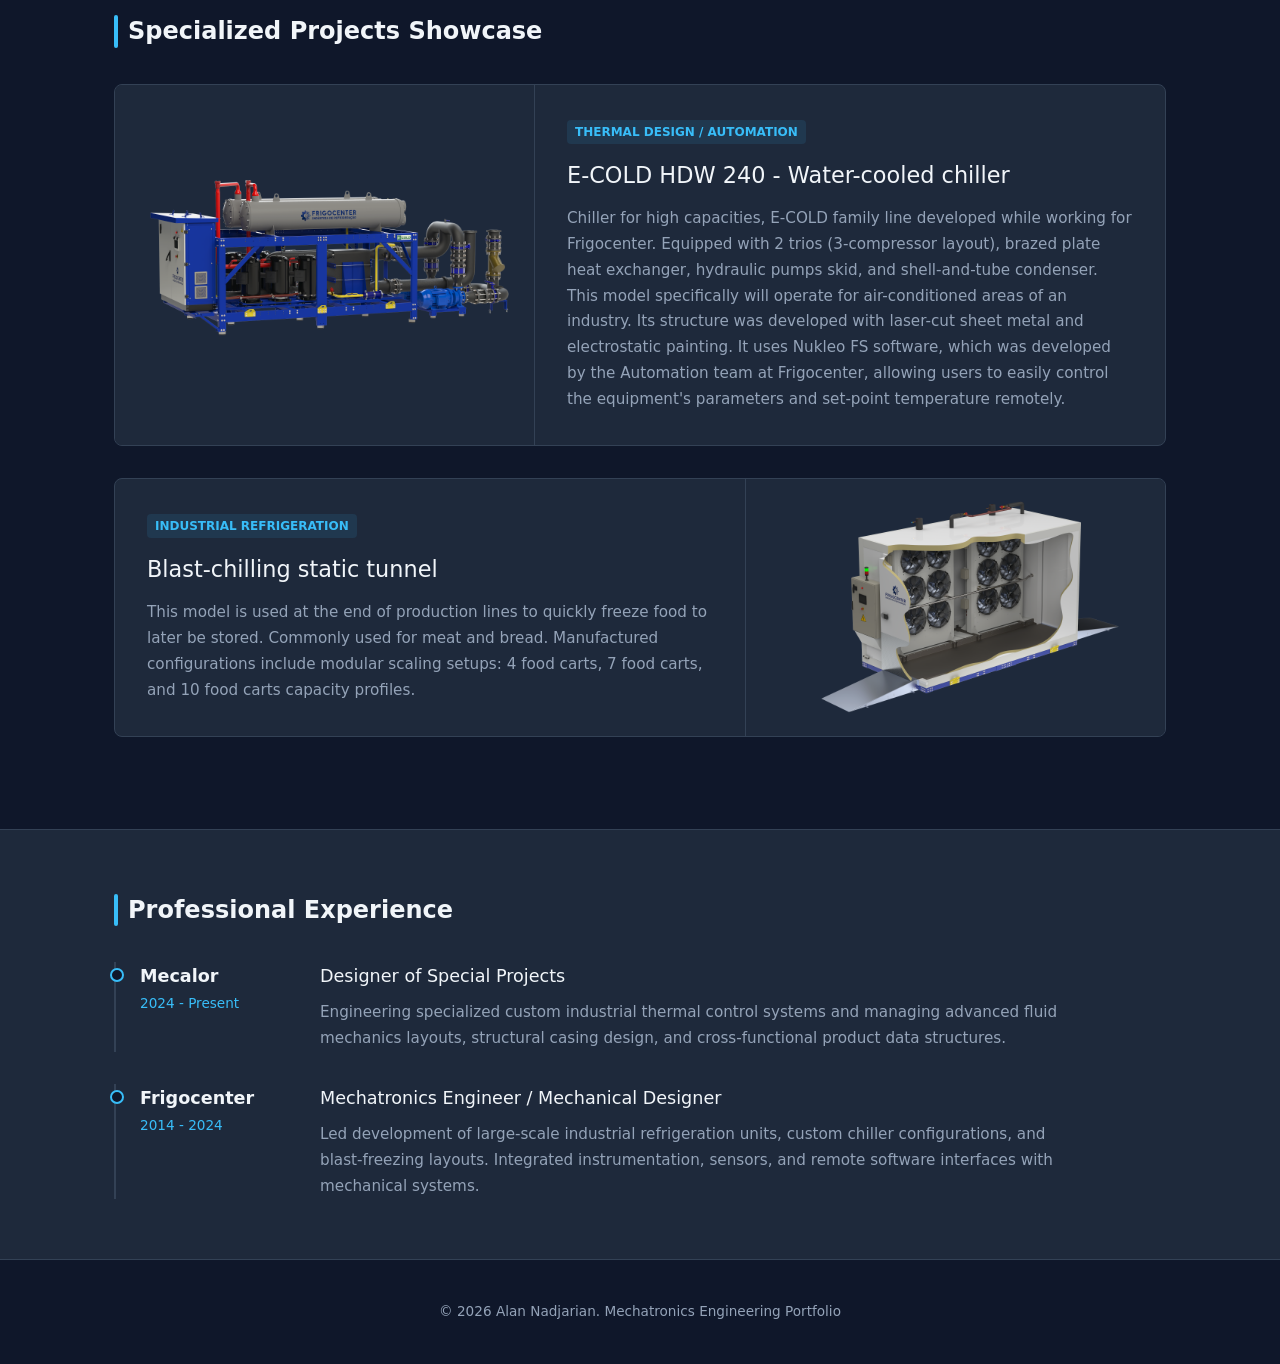
==== commit c9b105f3: "Update index.html" ====
--- a/index.html
+++ b/index.html
@@ -12,13 +12,14 @@
         <div class="header-container">
             <div class="logo-area">
                 <h1>Alan Nadjarian</h1>
-                <p class="subtitle" data-en="Mechatronics Engineer" data-pt="Engenheiro Mecatrônico">Mechatronics Engineer • Thermal & Industrial Systems</p>
+                <p class="subtitle" data-en="Mechatronics Engineer • Thermal & Industrial Systems" data-pt="Engenheiro Mecatrônico • Sistemas Térmicos e Industriais">Mechatronics Engineer • Thermal & Industrial Systems</p>
             </div>
             <div class="nav-right">
                 <nav>
                     <a href="#about" data-en="About" data-pt="Sobre">About</a>
                     <a href="#skills" data-en="Skills" data-pt="Habilidades">Skills</a>
                     <a href="#projects" data-en="Special Projects" data-pt="Projetos Especiais">Special Projects</a>
+                    <a href="#certifications" data-en="Certifications" data-pt="Certificações">Certifications</a>
                     <a href="#experience" data-en="Experience" data-pt="Experiência">Experience</a>
                 </nav>
                 <button id="lang-toggle" class="lang-btn">PT-BR</button>
@@ -29,21 +30,9 @@
     <section id="about" class="hero">
         <div class="container hero-content">
             <h2 data-en="Engineering Complex Solutions" data-pt="Projetando Soluções Complexas">Engineering Complex Solutions</h2>
-            <p data-en="Mechatronics Engineer with 10+ years of exper�se in the full lifecycle of industrial refrigera�on and thermal
-engineering solu�ons.
-Proven track record in SolidWorks design and ERP-based BOM management. Experience in developing direct expansion
-and secondary fluid equipment, bridging high-level technical design with hands-on produc�on and vendor management.
-Fluent in English with interna�onal experience, specializing in technical documenta�on and global stakeholder
-engagement." 
-               data-pt="Formação em engenharia mecatrônica com mais de 10 anos de experiência especializada no ciclo de vida completo de
-produtos e soluções de refrigeração industrial e engenharia térmica.
-Destaque para a profunda proficiência em SolidWorks e gestão da lista de materiais (BOM) em ERP. Liderança no
-desenvolvimento de equipamentos de expansão direta e fluido secundário, aliando alta capacidade técnica ao
-acompanhamento efe�vo da produção e fornecedores.
-Inglês fluente, com experiência no exterior, para desenvolvimento de documentação técnica e contato com clientes e
-fornecedores.
-">
-               Mechatronics Engineer with extensive experience specialized in the entire product lifecycle management (PLM) of industrial refrigeration and thermal engineering solutions. Expert in custom thermal systems design, process automation, and bridging structural mechanical designs with smart automation logic.
+            <p data-en="Mechatronics Engineer with 10+ years of expertise in the full lifecycle of industrial refrigeration and thermal engineering solutions. Proven track record in SolidWorks design and ERP-based BOM management. Experience in developing direct expansion and secondary fluid equipment, bridging high-level technical design with hands-on production and vendor management. Fluent in English with international experience, specializing in technical documentation and global stakeholder engagement." 
+               data-pt="Formação em engenharia mecatrônica com mais de 10 anos de experiência especializada no ciclo de vida completo de produtos e soluções de refrigeração industrial e engenharia térmica. Destaque para a profunda proficiência em SolidWorks e gestão da lista de materiais (BOM) em ERP. Liderança no desenvolvimento de equipamentos de expansão direta e fluido secundário, aliando alta capacidade técnica ao acompanhamento efetivo da produção e fornecedores. Inglês fluente, com experiência no exterior, para desenvolvimento de documentação técnica e contato com clientes e fornecedores.">
+               Mechatronics Engineer with 10+ years of expertise in the full lifecycle of industrial refrigeration and thermal engineering solutions. Proven track record in SolidWorks design and ERP-based BOM management. Experience in developing direct expansion and secondary fluid equipment, bridging high-level technical design with hands-on production and vendor management. Fluent in English with international experience, specializing in technical documentation and global stakeholder engagement.
             </p>
         </div>
     </section>
@@ -61,7 +50,64 @@
                         <li data-en="Sheet Metal & Structural Design" data-pt="Chapas Metálicas e Elementos Estruturais">Sheet Metal & Structural Design</li>
                     </ul>
                 </div>
+            </div>
+        </div>
+    </section>
 
+    <section id="certifications" class="certifications-section">
+        <div class="container">
+            <h3 class="section-title" data-en="Certifications & Professional Development" data-pt="Certificações e Desenvolvimento Profissional">Certifications & Professional Development</h3>
+            <div class="cert-grid">
+                
+                <div class="cert-card">
+                    <div class="cert-logo-wrapper">
+                        <img src="images/logo-solidworks.png" alt="SolidWorks Logo" class="cert-logo">
+                    </div>
+                    <div class="cert-details">
+                        <h4 data-en="Simulation CAE SolidWorks" data-pt="Simulação CAE SolidWorks">Simulation CAE SolidWorks</h4>
+                        <p class="issuer">CADWorks</p>
+                        <p class="issue-date" data-en="Issued 2013" data-pt="Emitido em 2013">Issued 2013</p>
+                        <a href="YOUR_CREDENTIAL_URL_HERE" target="_blank" class="cert-btn" data-en="View Credential" data-pt="Ver Credencial">View Credential</a>
+                    </div>
+                </div>
+
+                <div class="cert-card">
+                    <div class="cert-logo-wrapper">
+                        <img src="images/logo-bitzer.png" alt="Bitzer Logo" class="cert-logo">
+                    </div>
+                    <div class="cert-details">
+                        <h4 data-en="Commercial Refrigeration" data-pt="Refrigeração Comercial">Commercial Refrigeration</h4>
+                        <p class="issuer">Bitzer</p>
+                        <p class="issue-date" data-en="Issued 2019" data-pt="Emitido em 2019">Issued 2019</p>
+                        <a href="YOUR_CREDENTIAL_URL_HERE" target="_blank" class="cert-btn" data-en="View Credential" data-pt="Ver Credencial">View Credential</a>
+                    </div>
+                </div>
+
+                <div class="cert-card">
+                    <div class="cert-logo-wrapper">
+                        <img src="images/logo-frigocenter.png" alt="Frigocenter Logo" class="cert-logo">
+                    </div>
+                    <div class="cert-details">
+                        <h4 data-en="Industrial Refrigeration Basics" data-pt="Refrigeração Industrial Essencial">Industrial Refrigeration Basics</h4>
+                        <p class="issuer">Frigocenter</p>
+                        <p class="issue-date" data-en="Issued 2020" data-pt="Emitido em 2020">Issued 2020</p>
+                        <a href="YOUR_CREDENTIAL_URL_HERE" target="_blank" class="cert-btn" data-en="View Credential" data-pt="Ver Credencial">View Credential</a>
+                    </div>
+                </div>
+
+                <div class="cert-card">
+                    <div class="cert-logo-wrapper">
+                        <img src="images/logo-senai.png" alt="SENAI Logo" class="cert-logo">
+                    </div>
+                    <div class="cert-details">
+                        <h4 data-en="Machining Technician" data-pt="Técnico em Usinagem">Machining Technician</h4>
+                        <p class="issuer">SENAI</p>
+                        <p class="issue-date" data-en="Issued 2009" data-pt="Emitido em 2009">Issued 2009</p>
+                        <a href="YOUR_CREDENTIAL_URL_HERE" target="_blank" class="cert-btn" data-en="View Credential" data-pt="Ver Credencial">View Credential</a>
+                    </div>
+                </div>
+
+            </div>
         </div>
     </section>
 
@@ -100,7 +146,6 @@
     <section id="experience" class="experience-section">
         <div class="container">
             <h3 class="section-title" data-en="Professional Experience" data-pt="Experiência Profissional">Professional Experience</h3>
-            
             <div class="timeline">
                 <div class="timeline-item">
                     <div class="timeline-meta">
@@ -145,7 +190,6 @@
             currentLang = currentLang === 'en' ? 'pt' : 'en';
             langToggle.textContent = currentLang === 'en' ? 'PT-BR' : 'EN';
             
-            // Switch text content for all components with data language attributes
             document.querySelectorAll('[data-en]').forEach(element => {
                 element.textContent = element.getAttribute(`data-${currentLang}`);
             });
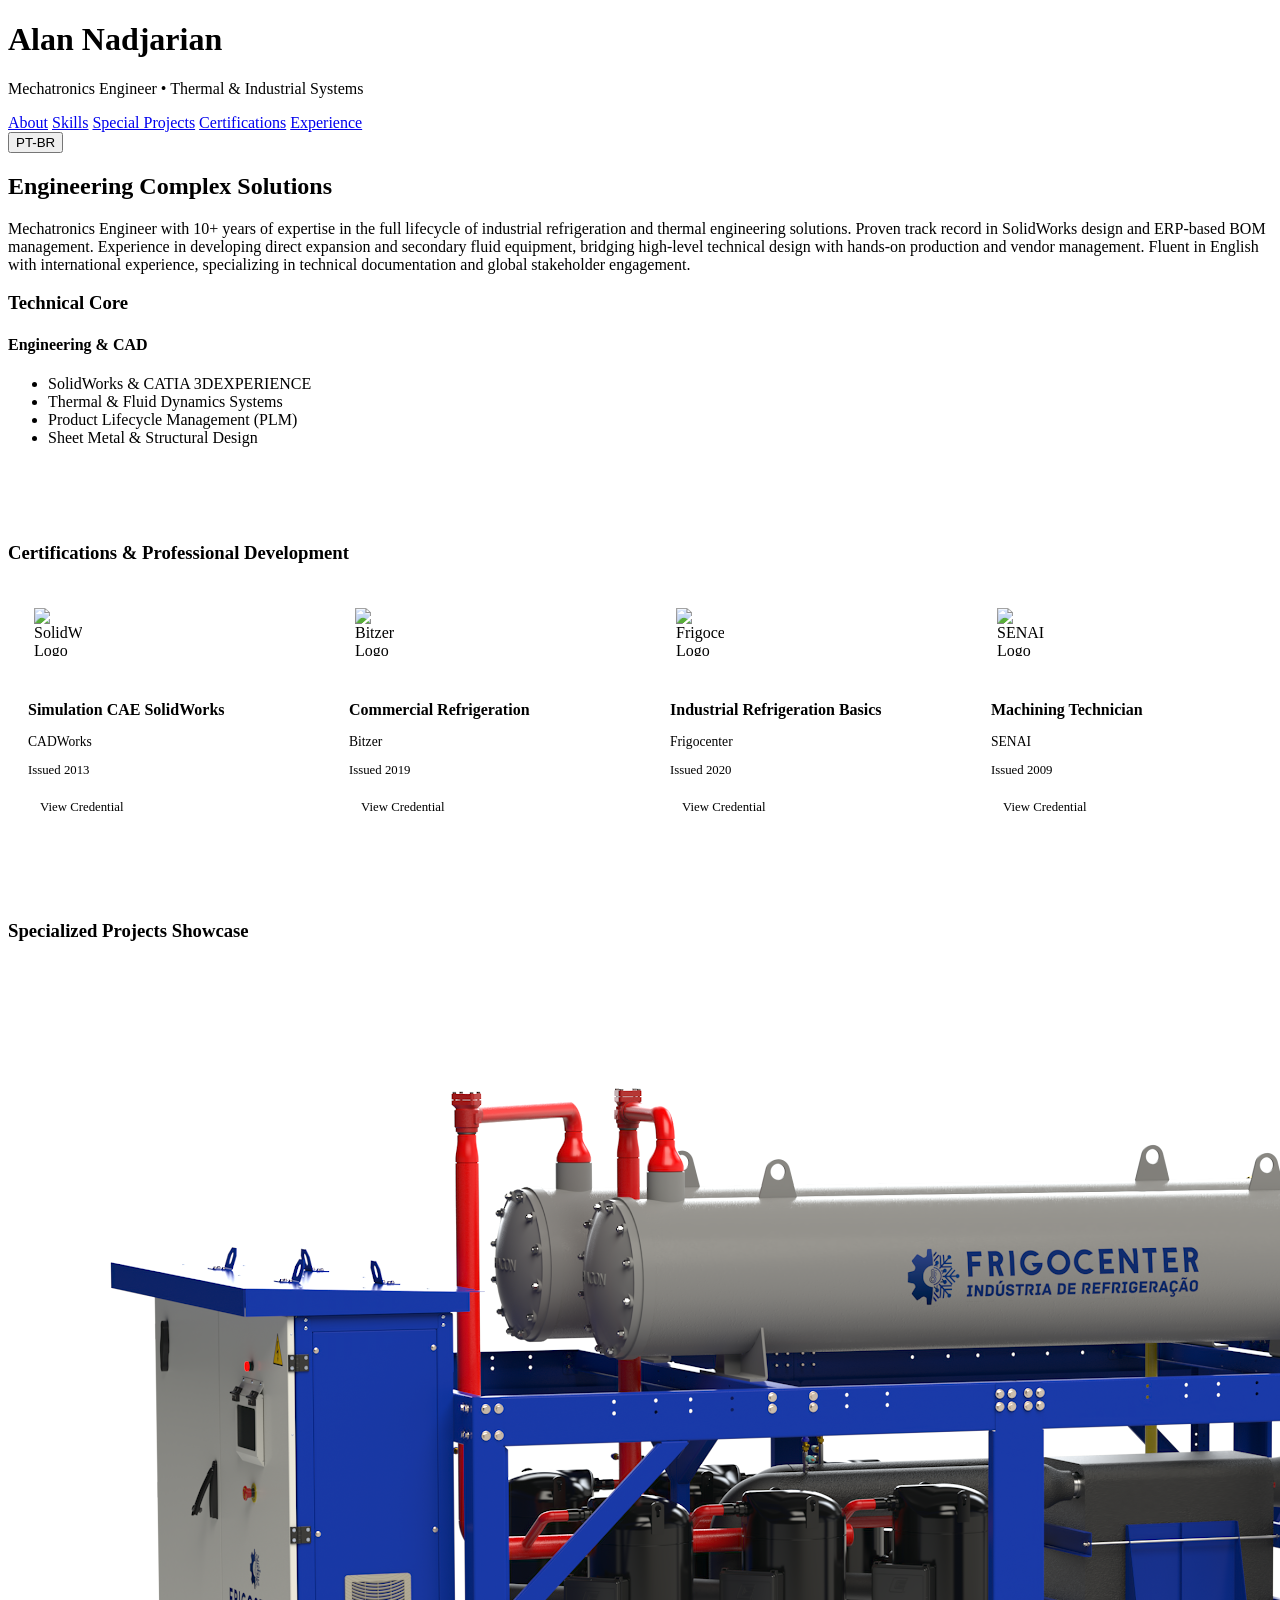
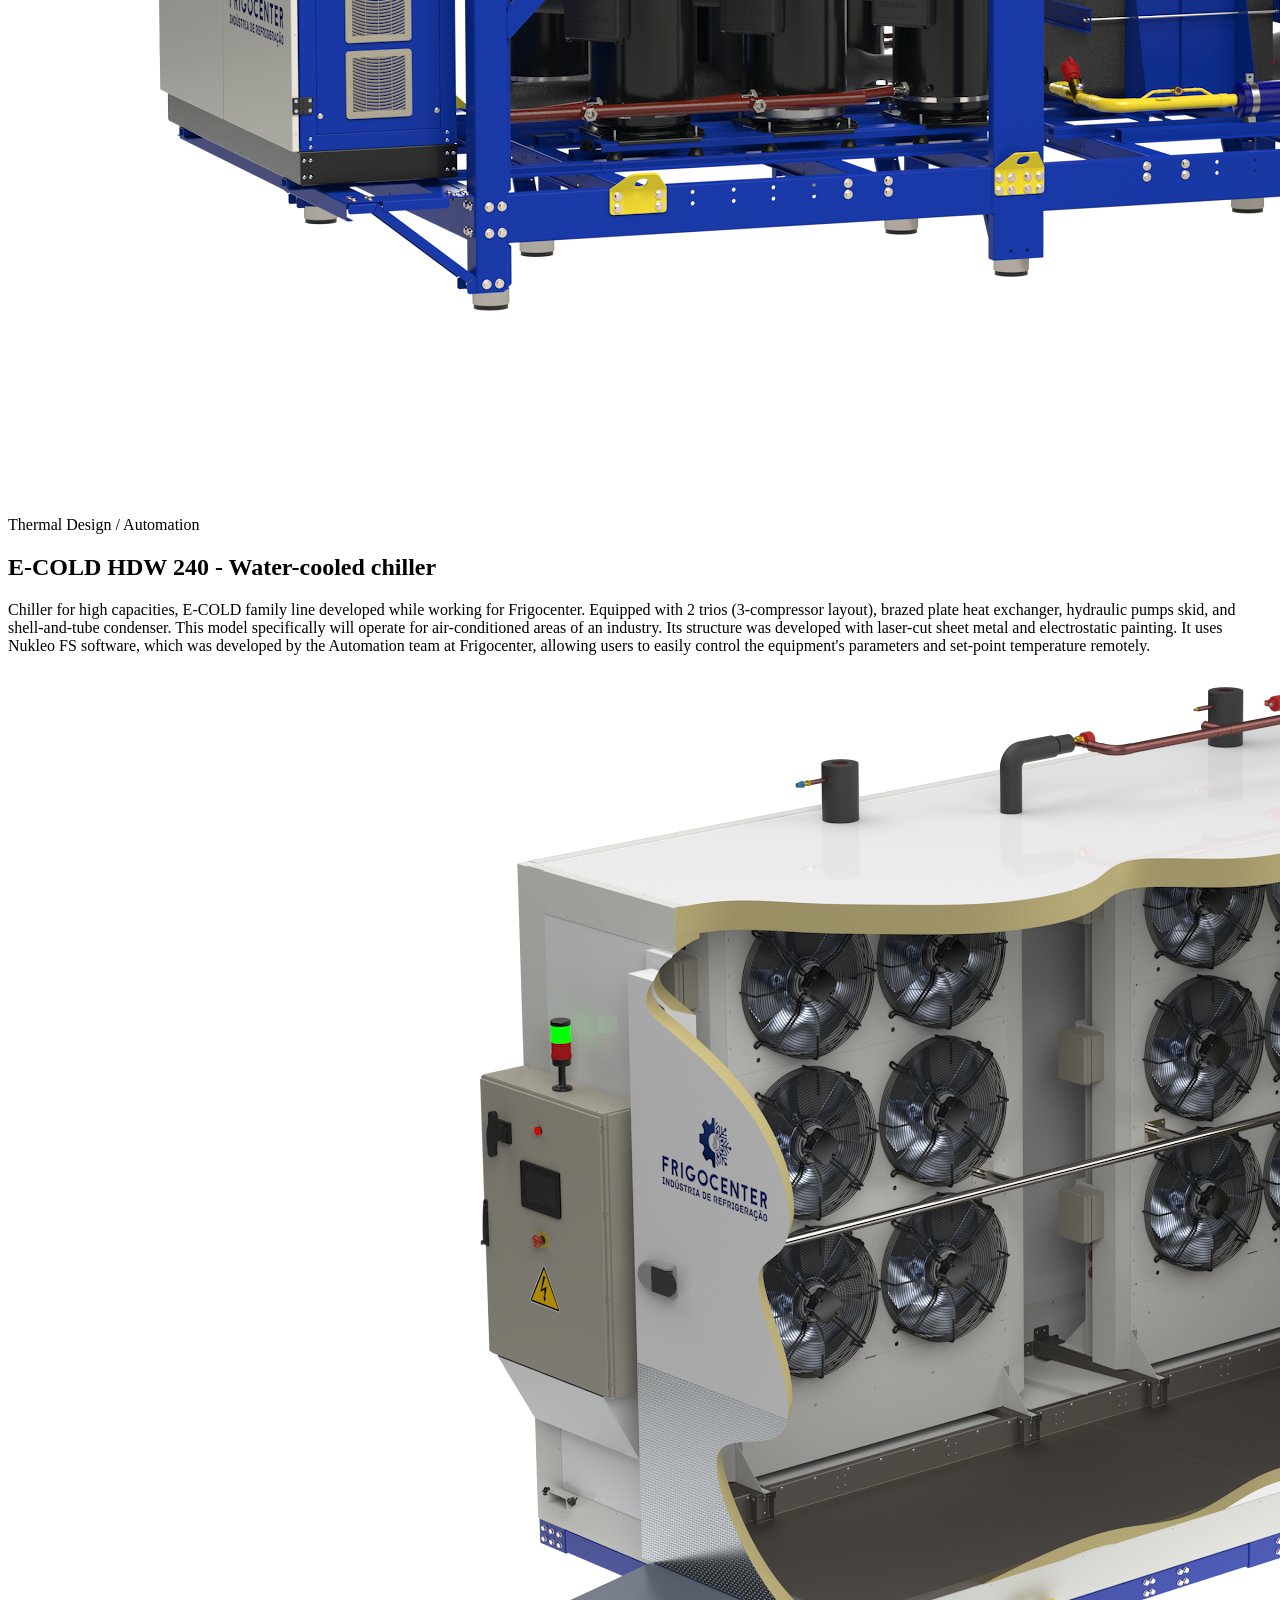
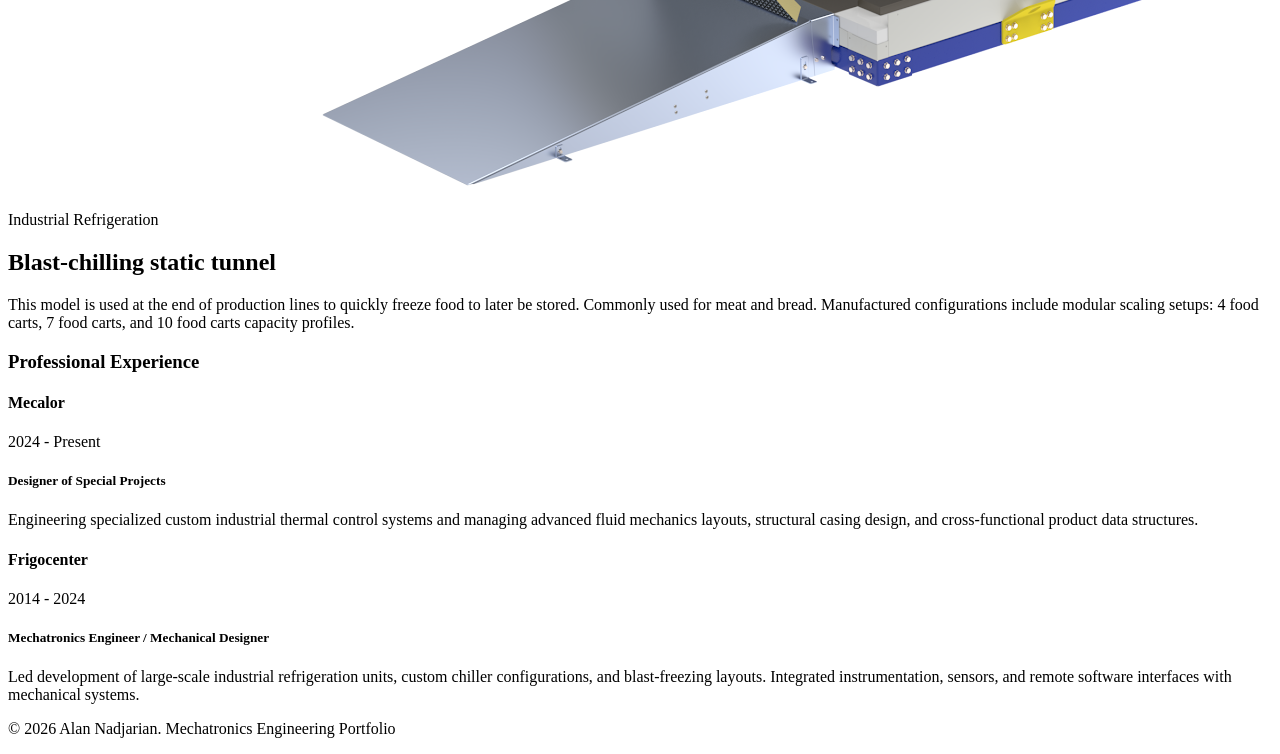
==== commit 82635a98: "Update index.html" ====
--- a/index.html
+++ b/index.html
@@ -67,7 +67,7 @@
                         <h4 data-en="Simulation CAE SolidWorks" data-pt="Simulação CAE SolidWorks">Simulation CAE SolidWorks</h4>
                         <p class="issuer">CADWorks</p>
                         <p class="issue-date" data-en="Issued 2013" data-pt="Emitido em 2013">Issued 2013</p>
-                        <a href="YOUR_CREDENTIAL_URL_HERE" target="_blank" class="cert-btn" data-en="View Credential" data-pt="Ver Credencial">View Credential</a>
+                        <a href="https://drive.google.com/file/d/13giPRNAvVCijdiIEcL6kHeyzYtlhBqYY/view" target="_blank" class="cert-btn" data-en="View Credential" data-pt="Ver Credencial">View Credential</a>
                     </div>
                 </div>
 
@@ -79,7 +79,7 @@
                         <h4 data-en="Commercial Refrigeration" data-pt="Refrigeração Comercial">Commercial Refrigeration</h4>
                         <p class="issuer">Bitzer</p>
                         <p class="issue-date" data-en="Issued 2019" data-pt="Emitido em 2019">Issued 2019</p>
-                        <a href="YOUR_CREDENTIAL_URL_HERE" target="_blank" class="cert-btn" data-en="View Credential" data-pt="Ver Credencial">View Credential</a>
+                        <a href="https://drive.google.com/file/d/1vgI3r2kDW_6PL9aMBYmgflQvQl4wF_tO/view" target="_blank" class="cert-btn" data-en="View Credential" data-pt="Ver Credencial">View Credential</a>
                     </div>
                 </div>
 
--- a/style.css
+++ b/style.css
@@ -1,338 +1,84 @@
-/* Engineering Minimalist Theme Variables */
-:root {
-    --bg-primary: #0f172a;
-    --bg-secondary: #1e293b;
-    --accent-color: #38bdf8;
-    --text-main: #f1f5f9;
-    --text-muted: #94a3b8;
-    --border-color: #334155;
+/* Certifications Layout */
+.certifications-section {
+    padding: 60px 0;
+    background: var(--bg-primary);
+    border-bottom: 1px solid var(--border-color);
 }
 
-* {
-    box-sizing: border-box;
-    margin: 0;
-    padding: 0;
-    font-family: 'Segoe UI', system-ui, -apple-system, sans-serif;
-}
-
-body {
-    background-color: var(--bg-primary);
-    color: var(--text-main);
-    line-height: 1.7;
-}
-
-.container {
-    max-width: 1100px;
-    margin: 0 auto;
-    padding: 0 24px;
-}
-
-/* Precise Header & Nav Design */
-header {
-    background-color: rgba(15, 23, 42, 0.9);
-    backdrop-filter: blur(8px);
-    position: sticky;
-    top: 0;
-    z-index: 100;
-    border-bottom: 1px solid var(--border-color);
-    padding: 16px 0;
-}
-
-.header-container {
-    max-width: 1100px;
-    margin: 0 auto;
-    padding: 0 24px;
-    display: flex;
-    justify-content: space-between;
-    align-items: center;
-}
-
-header h1 {
-    font-size: 1.4rem;
-    font-weight: 600;
-    letter-spacing: -0.5px;
-}
-
-header .subtitle {
-    font-size: 0.8rem;
-    color: var(--accent-color);
-}
-
-.nav-right {
-    display: flex;
-    align-items: center;
-    gap: 24px;
-}
-
-nav {
-    display: flex;
+.cert-grid {
+    display: grid;
+    grid-template-columns: repeat(auto-fit, minmax(240px, 1fr));
     gap: 20px;
 }
 
-nav a {
-    color: var(--text-muted);
-    text-decoration: none;
-    font-size: 0.9rem;
-    font-weight: 500;
-    transition: color 0.2s ease;
+.cert-card {
+    background: var(--bg-secondary);
+    border: 1px solid var(--border-color);
+    border-radius: 6px;
+    padding: 20px;
+    display: flex;
+    flex-direction: column;
+    align-items: flex-start;
+    transition: transform 0.2s ease, box-shadow 0.2s ease;
 }
 
-nav a:hover {
+.cert-card:hover {
+    transform: translateY(-2px);
+    box-shadow: 0 6px 20px rgba(56, 189, 248, 0.05);
+}
+
+.cert-logo-wrapper {
+    width: 48px;
+    height: 48px;
+    background: #ffffff;
+    border-radius: 6px;
+    display: flex;
+    align-items: center;
+    justify-content: center;
+    padding: 6px;
+    margin-bottom: 16px;
+}
+
+.cert-logo {
+    max-width: 100%;
+    max-height: 100%;
+    object-fit: contain;
+}
+
+.cert-details h4 {
+    font-size: 1rem;
+    font-weight: 600;
+    line-height: 1.3;
+    margin-bottom: 4px;
     color: var(--text-main);
 }
 
-/* Language Toggle Styling */
-.lang-btn {
-    background: transparent;
-    border: 1px solid var(--accent-color);
+.cert-details .issuer {
+    font-size: 0.85rem;
     color: var(--accent-color);
-    padding: 4px 10px;
+    margin-bottom: 2px;
+}
+
+.cert-details .issue-date {
+    font-size: 0.8rem;
+    color: var(--text-muted);
+    margin-bottom: 16px;
+}
+
+/* Call-to-action Verification Link Button */
+.cert-btn {
+    display: inline-block;
+    text-decoration: none;
+    border: 1px solid var(--border-color);
+    color: var(--text-main);
+    padding: 6px 12px;
     border-radius: 4px;
-    cursor: pointer;
     font-size: 0.8rem;
-    font-weight: 600;
+    font-weight: 500;
     transition: all 0.2s ease;
 }
 
-.lang-btn:hover {
-    background: var(--accent-color);
-    color: var(--bg-primary);
+.cert-btn:hover {
+    background: rgba(255, 255, 255, 0.05);
+    border-color: var(--text-muted);
 }
-
-/* Modern Hero / Summary Layout */
-.hero {
-    padding: 80px 0;
-    border-bottom: 1px solid var(--border-color);
-}
-
-.hero h2 {
-    font-size: 2.2rem;
-    margin-bottom: 16px;
-    font-weight: 600;
-}
-
-.hero p {
-    color: var(--text-muted);
-    font-size: 1.1rem;
-    max-width: 800px;
-}
-
-/* Core Technical Grid Layout */
-.skills-section {
-    padding: 60px 0;
-    background: var(--bg-secondary);
-    border-bottom: 1px solid var(--border-color);
-}
-
-.section-title {
-    font-size: 1.5rem;
-    margin-bottom: 32px;
-    font-weight: 600;
-    position: relative;
-    padding-left: 14px;
-}
-
-.section-title::before {
-    content: '';
-    position: absolute;
-    left: 0;
-    top: 4px;
-    bottom: 4px;
-    width: 4px;
-    background: var(--accent-color);
-    border-radius: 2px;
-}
-
-.skills-grid {
-    display: grid;
-    grid-template-columns: repeat(auto-fit, minmax(300px, 1fr));
-    gap: 24px;
-}
-
-.skill-category {
-    background: var(--bg-primary);
-    padding: 24px;
-    border-radius: 6px;
-    border: 1px solid var(--border-color);
-}
-
-.skill-category h4 {
-    margin-bottom: 16px;
-    color: var(--accent-color);
-    font-size: 1.1rem;
-}
-
-.skill-category ul {
-    list-style: none;
-}
-
-.skill-category li {
-    position: relative;
-    padding-left: 18px;
-    margin-bottom: 8px;
-    color: var(--text-muted);
-    font-size: 0.95rem;
-}
-
-.skill-category li::before {
-    content: "▫";
-    position: absolute;
-    left: 0;
-    color: var(--accent-color);
-}
-
-/* Industrial Project Display Cards */
-#projects {
-    padding: 60px 24px;
-}
-
-.project-card {
-    display: flex;
-    background: var(--bg-secondary);
-    margin-bottom: 32px;
-    border-radius: 8px;
-    overflow: hidden;
-    border: 1px solid var(--border-color);
-}
-
-.project-card.reversed {
-    flex-direction: row-reverse;
-}
-
-.project-image {
-    flex: 1;
-    min-width: 40%;
-    background: #1e293b;
-    display: flex;
-    justify-content: center;
-    align-items: center;
-    padding: 16px;
-    border-right: 1px solid var(--border-color);
-}
-
-.project-card.reversed .project-image {
-    border-right: none;
-    border-left: 1px solid var(--border-color);
-}
-
-.project-image img {
-    max-width: 100%;
-    height: auto;
-    border-radius: 4px;
-    filter: brightness(0.95);
-}
-
-.project-info {
-    flex: 1.5;
-    padding: 32px;
-}
-
-.tag {
-    display: inline-block;
-    font-size: 0.75rem;
-    text-transform: uppercase;
-    background: rgba(56, 189, 248, 0.1);
-    color: var(--accent-color);
-    padding: 2px 8px;
-    border-radius: 4px;
-    margin-bottom: 12px;
-    font-weight: 600;
-}
-
-.project-info h2 {
-    font-size: 1.4rem;
-    margin-bottom: 12px;
-    font-weight: 500;
-}
-
-.project-info .lang-content {
-    color: var(--text-muted);
-    font-size: 0.95rem;
-}
-
-/* Professional Engineering Timeline */
-.experience-section {
-    padding: 60px 0;
-    background: var(--bg-secondary);
-    border-top: 1px solid var(--border-color);
-}
-
-.timeline {
-    display: flex;
-    flex-direction: column;
-    gap: 32px;
-}
-
-.timeline-item {
-    display: flex;
-    border-left: 2px solid var(--border-color);
-    padding-left: 24px;
-    position: relative;
-}
-
-.timeline-item::before {
-    content: '';
-    position: absolute;
-    left: -6px;
-    top: 6px;
-    width: 10px;
-    height: 10px;
-    background: var(--bg-primary);
-    border: 2px solid var(--accent-color);
-    border-radius: 50%;
-}
-
-.timeline-meta {
-    min-width: 180px;
-}
-
-.timeline-meta h4 {
-    font-size: 1.1rem;
-    color: var(--text-main);
-}
-
-.timeline-meta .date {
-    font-size: 0.85rem;
-    color: var(--accent-color);
-}
-
-.timeline-content h5 {
-    font-size: 1.1rem;
-    font-weight: 500;
-    margin-bottom: 8px;
-}
-
-.timeline-content p {
-    color: var(--text-muted);
-    font-size: 0.95rem;
-    max-width: 750px;
-}
-
-footer {
-    text-align: center;
-    padding: 40px;
-    color: var(--text-muted);
-    font-size: 0.85rem;
-    border-top: 1px solid var(--border-color);
-}
-
-/* Mobile Configurations */
-@media (max-width: 768px) {
-    .header-container {
-        flex-direction: column;
-        gap: 12px;
-        text-align: center;
-    }
-    .project-card, .project-card.reversed {
-        flex-direction: column;
-    }
-    .project-image {
-        border-right: none;
-        border-left: none;
-        border-bottom: 1px solid var(--border-color);
-    }
-    .timeline-item {
-        flex-direction: column;
-        gap: 8px;
-    }
-}
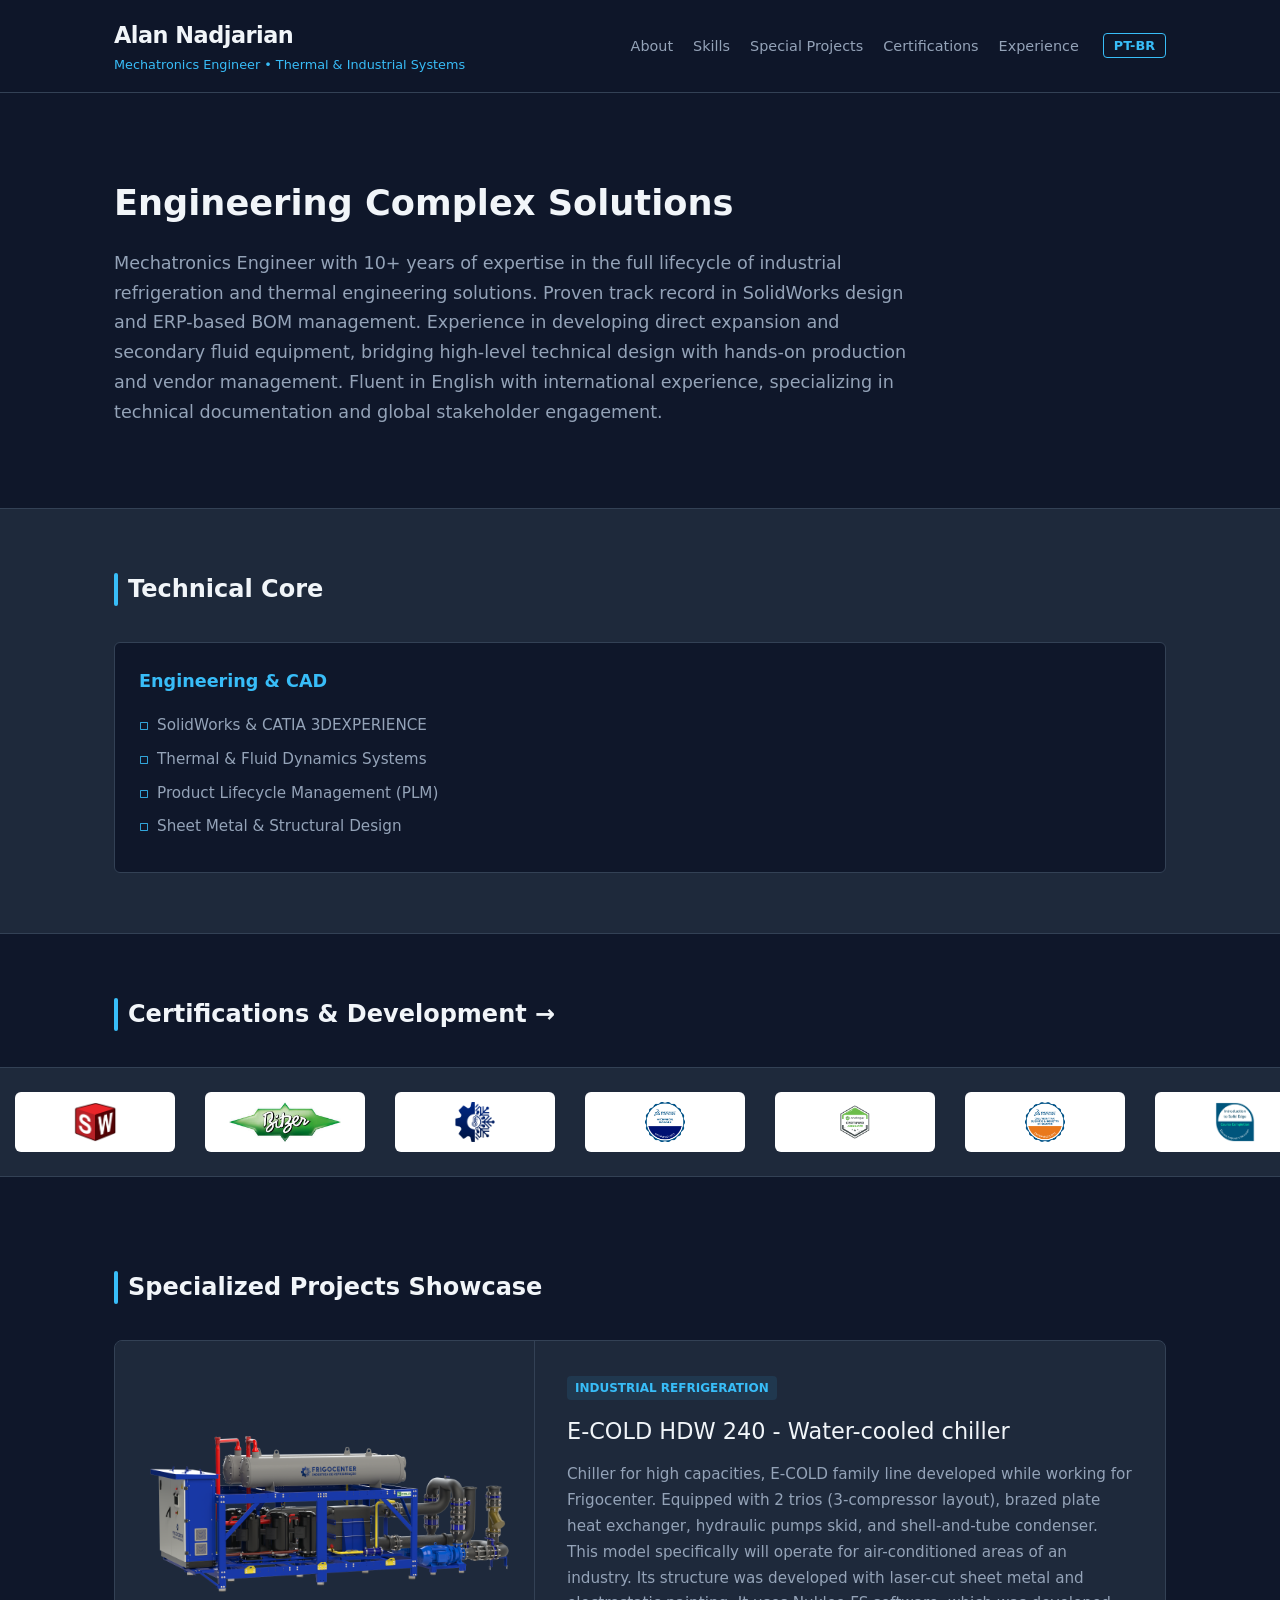
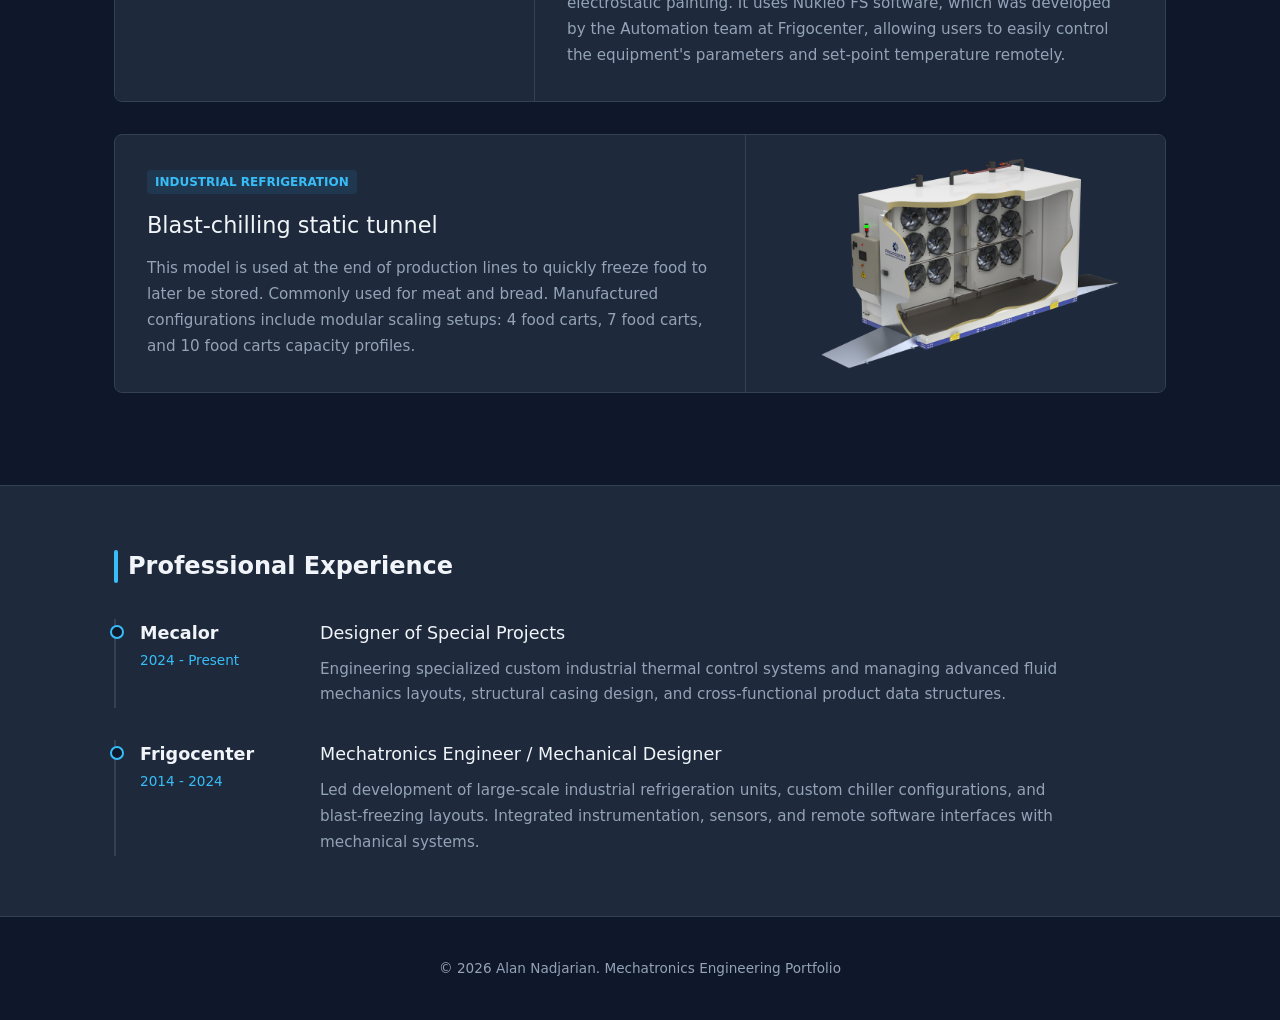
==== commit 1f9a2a01: "Added certifications images and links." ====
--- a/index.html
+++ b/index.html
@@ -19,7 +19,7 @@
                     <a href="#about" data-en="About" data-pt="Sobre">About</a>
                     <a href="#skills" data-en="Skills" data-pt="Habilidades">Skills</a>
                     <a href="#projects" data-en="Special Projects" data-pt="Projetos Especiais">Special Projects</a>
-                    <a href="#certifications" data-en="Certifications" data-pt="Certificações">Certifications</a>
+                    <a href="certifications.html" data-en="Certifications" data-pt="Certificações">Certifications</a>
                     <a href="#experience" data-en="Experience" data-pt="Experiência">Experience</a>
                 </nav>
                 <button id="lang-toggle" class="lang-btn">PT-BR</button>
@@ -54,58 +54,31 @@
         </div>
     </section>
 
-    <section id="certifications" class="certifications-section">
+    <section id="carousel-section" class="carousel-section">
         <div class="container">
-            <h3 class="section-title" data-en="Certifications & Professional Development" data-pt="Certificações e Desenvolvimento Profissional">Certifications & Professional Development</h3>
-            <div class="cert-grid">
+            <h3 class="section-title">
+                <a href="certifications.html" style="color: inherit; text-decoration: none;" data-en="Certifications & Development →" data-pt="Certificações e Desenvolvimento →">Certifications & Development →</a>
+            </h3>
+        </div>
+        
+        <div class="marquee-wrapper">
+            <div class="marquee-track">
                 
-                <div class="cert-card">
-                    <div class="cert-logo-wrapper">
-                        <img src="images/logo-solidworks.png" alt="SolidWorks Logo" class="cert-logo">
-                    </div>
-                    <div class="cert-details">
-                        <h4 data-en="Simulation CAE SolidWorks" data-pt="Simulação CAE SolidWorks">Simulation CAE SolidWorks</h4>
-                        <p class="issuer">CADWorks</p>
-                        <p class="issue-date" data-en="Issued 2013" data-pt="Emitido em 2013">Issued 2013</p>
-                        <a href="https://drive.google.com/file/d/13giPRNAvVCijdiIEcL6kHeyzYtlhBqYY/view" target="_blank" class="cert-btn" data-en="View Credential" data-pt="Ver Credencial">View Credential</a>
-                    </div>
-                </div>
+                <div class="marquee-item"><img src="images/logo-solidworks.png" alt="SolidWorks"></div>
+                <div class="marquee-item"><img src="images/logo-bitzer.png" alt="Bitzer"></div>
+                <div class="marquee-item"><img src="images/logo-frigocenter.png" alt="Frigocenter"></div>
+                <div class="marquee-item"><img src="images/logo-catia.png" alt="CATIA"></div>
+                <div class="marquee-item"><img src="images/logo-onshape.png" alt="Onshape"></div>
+                <div class="marquee-item"><img src="images/logo-3dexperience.png" alt="3DExperience"></div>
+                <div class="marquee-item"><img src="images/logo-solidEdge.png" alt="Solid Edge"></div>
 
-                <div class="cert-card">
-                    <div class="cert-logo-wrapper">
-                        <img src="images/logo-bitzer.png" alt="Bitzer Logo" class="cert-logo">
-                    </div>
-                    <div class="cert-details">
-                        <h4 data-en="Commercial Refrigeration" data-pt="Refrigeração Comercial">Commercial Refrigeration</h4>
-                        <p class="issuer">Bitzer</p>
-                        <p class="issue-date" data-en="Issued 2019" data-pt="Emitido em 2019">Issued 2019</p>
-                        <a href="https://drive.google.com/file/d/1vgI3r2kDW_6PL9aMBYmgflQvQl4wF_tO/view" target="_blank" class="cert-btn" data-en="View Credential" data-pt="Ver Credencial">View Credential</a>
-                    </div>
-                </div>
-
-                <div class="cert-card">
-                    <div class="cert-logo-wrapper">
-                        <img src="images/logo-frigocenter.png" alt="Frigocenter Logo" class="cert-logo">
-                    </div>
-                    <div class="cert-details">
-                        <h4 data-en="Industrial Refrigeration Basics" data-pt="Refrigeração Industrial Essencial">Industrial Refrigeration Basics</h4>
-                        <p class="issuer">Frigocenter</p>
-                        <p class="issue-date" data-en="Issued 2020" data-pt="Emitido em 2020">Issued 2020</p>
-                        <a href="YOUR_CREDENTIAL_URL_HERE" target="_blank" class="cert-btn" data-en="View Credential" data-pt="Ver Credencial">View Credential</a>
-                    </div>
-                </div>
-
-                <div class="cert-card">
-                    <div class="cert-logo-wrapper">
-                        <img src="images/logo-senai.png" alt="SENAI Logo" class="cert-logo">
-                    </div>
-                    <div class="cert-details">
-                        <h4 data-en="Machining Technician" data-pt="Técnico em Usinagem">Machining Technician</h4>
-                        <p class="issuer">SENAI</p>
-                        <p class="issue-date" data-en="Issued 2009" data-pt="Emitido em 2009">Issued 2009</p>
-                        <a href="YOUR_CREDENTIAL_URL_HERE" target="_blank" class="cert-btn" data-en="View Credential" data-pt="Ver Credencial">View Credential</a>
-                    </div>
-                </div>
+                <div class="marquee-item"><img src="images/logo-solidworks.png" alt="SolidWorks"></div>
+                <div class="marquee-item"><img src="images/logo-bitzer.png" alt="Bitzer"></div>
+                <div class="marquee-item"><img src="images/logo-frigocenter.png" alt="Frigocenter"></div>
+                <div class="marquee-item"><img src="images/logo-catia.png" alt="CATIA"></div>
+                <div class="marquee-item"><img src="images/logo-onshape.png" alt="Onshape"></div>
+                <div class="marquee-item"><img src="images/logo-3dexperience.png" alt="3DExperience"></div>
+                <div class="marquee-item"><img src="images/logo-solidEdge.png" alt="Solid Edge"></div>
 
             </div>
         </div>
@@ -119,7 +92,7 @@
                 <img src="images/Chiller.png" alt="Water-cooled chiller">
             </div>
             <div class="project-info">
-                <span class="tag">Thermal Design / Automation</span>
+                <span class="tag">Industrial Refrigeration</span>
                 <h2>E-COLD HDW 240 - Water-cooled chiller</h2>
                 <div class="lang-content" data-en="Chiller for high capacities, E-COLD family line developed while working for Frigocenter. Equipped with 2 trios (3-compressor layout), brazed plate heat exchanger, hydraulic pumps skid, and shell-and-tube condenser. This model specifically will operate for air-conditioned areas of an industry. Its structure was developed with laser-cut sheet metal and electrostatic painting. It uses Nukleo FS software, which was developed by the Automation team at Frigocenter, allowing users to easily control the equipment's parameters and set-point temperature remotely." 
                      data-pt="Chiller para altas capacidades, linha da família E-COLD desenvolvida durante atuação na Frigocenter. Equipado com 2 trios (layout de 3 compressores), trocador de calor a placas brasadas, skid de bombas hidráulicas e condensador casco e tubo. Este modelo operará especificamente para áreas climatizadas industriais. Sua estrutura foi desenvolvida com chapas metálicas cortadas a laser e pintura eletrostática. Utiliza o software Nukleo FS, desenvolvido pela equipe de Automação da Frigocenter, permitindo controle remoto de parâmetros e temperatura de set-point.">
@@ -186,14 +159,19 @@
         const langToggle = document.getElementById('lang-toggle');
         let currentLang = 'en';
 
+        function updateLanguage() {
+            document.querySelectorAll('[data-en]').forEach(element => {
+                element.textContent = element.getAttribute(`data-${currentLang}`);
+            });
+        }
+
+        updateLanguage();
+
         langToggle.addEventListener('click', () => {
             currentLang = currentLang === 'en' ? 'pt' : 'en';
             langToggle.textContent = currentLang === 'en' ? 'PT-BR' : 'EN';
-            
-            document.querySelectorAll('[data-en]').forEach(element => {
-                element.textContent = element.getAttribute(`data-${currentLang}`);
-            });
+            updateLanguage();
         });
     </script>
 </body>
-</html>
+</html>
--- a/style.css
+++ b/style.css
@@ -1,19 +1,196 @@
-/* Certifications Layout */
+/* Global Reset and Slate Aesthetic Setup */
+* {
+    box-sizing: border-box;
+    margin: 0;
+    padding: 0;
+    font-family: 'Segoe UI', system-ui, -apple-system, sans-serif;
+}
+
+body {
+    background-color: #0f172a;
+    color: #f1f5f9;
+    line-height: 1.7;
+}
+
+.container {
+    max-width: 1100px;
+    margin: 0 auto;
+    padding: 0 24px;
+}
+
+/* Header & Sticky Nav Layout */
+header {
+    background-color: rgba(15, 23, 42, 0.95);
+    backdrop-filter: blur(8px);
+    position: sticky;
+    top: 0;
+    z-index: 100;
+    border-bottom: 1px solid #334155;
+    padding: 16px 0;
+}
+
+.header-container {
+    max-width: 1100px;
+    margin: 0 auto;
+    padding: 0 24px;
+    display: flex;
+    justify-content: space-between;
+    align-items: center;
+}
+
+header h1 {
+    font-size: 1.4rem;
+    font-weight: 600;
+    letter-spacing: -0.5px;
+    color: #f1f5f9;
+}
+
+header .subtitle {
+    font-size: 0.8rem;
+    color: #38bdf8;
+}
+
+.nav-right {
+    display: flex;
+    align-items: center;
+    gap: 24px;
+}
+
+nav {
+    display: flex;
+    gap: 20px;
+}
+
+nav a {
+    color: #94a3b8;
+    text-decoration: none;
+    font-size: 0.9rem;
+    font-weight: 500;
+    transition: color 0.2s ease;
+}
+
+nav a:hover {
+    color: #f1f5f9;
+}
+
+/* Multi-language Action Switcher */
+.lang-btn {
+    background: transparent;
+    border: 1px solid #38bdf8;
+    color: #38bdf8;
+    padding: 4px 10px;
+    border-radius: 4px;
+    cursor: pointer;
+    font-size: 0.8rem;
+    font-weight: 600;
+    transition: all 0.2s ease;
+}
+
+.lang-btn:hover {
+    background: #38bdf8;
+    color: #0f172a;
+}
+
+/* Executive Summary Section */
+.hero {
+    padding: 80px 0;
+    border-bottom: 1px solid #334155;
+}
+
+.hero h2 {
+    font-size: 2.2rem;
+    margin-bottom: 16px;
+    font-weight: 600;
+    color: #f1f5f9;
+}
+
+.hero p {
+    color: #94a3b8;
+    font-size: 1.1rem;
+    max-width: 800px;
+}
+
+/* Technical Skill Matrix Grid */
+.skills-section {
+    padding: 60px 0;
+    background: #1e293b;
+    border-bottom: 1px solid #334155;
+}
+
+.section-title {
+    font-size: 1.5rem;
+    margin-bottom: 32px;
+    font-weight: 600;
+    position: relative;
+    padding-left: 14px;
+    color: #f1f5f9;
+}
+
+.section-title::before {
+    content: '';
+    position: absolute;
+    left: 0;
+    top: 4px;
+    bottom: 4px;
+    width: 4px;
+    background: #38bdf8;
+    border-radius: 2px;
+}
+
+.skills-grid {
+    display: grid;
+    grid-template-columns: repeat(auto-fit, minmax(300px, 1fr));
+    gap: 24px;
+}
+
+.skill-category {
+    background: #0f172a;
+    padding: 24px;
+    border-radius: 6px;
+    border: 1px solid #334155;
+}
+
+.skill-category h4 {
+    margin-bottom: 16px;
+    color: #38bdf8;
+    font-size: 1.1rem;
+}
+
+.skill-category ul {
+    list-style: none;
+}
+
+.skill-category li {
+    position: relative;
+    padding-left: 18px;
+    margin-bottom: 8px;
+    color: #94a3b8;
+    font-size: 0.95rem;
+}
+
+.skill-category li::before {
+    content: "▫";
+    position: absolute;
+    left: 0;
+    color: #38bdf8;
+}
+
+/* Certifications Layout Grid */
 .certifications-section {
     padding: 60px 0;
-    background: var(--bg-primary);
-    border-bottom: 1px solid var(--border-color);
+    background: #0f172a;
+    border-bottom: 1px solid #334155;
 }
 
 .cert-grid {
     display: grid;
-    grid-template-columns: repeat(auto-fit, minmax(240px, 1fr));
+    grid-template-columns: repeat(auto-fit, minmax(220px, 1fr));
     gap: 20px;
 }
 
 .cert-card {
-    background: var(--bg-secondary);
-    border: 1px solid var(--border-color);
+    background: #1e293b;
+    border: 1px solid #334155;
     border-radius: 6px;
     padding: 20px;
     display: flex;
@@ -50,27 +227,26 @@
     font-weight: 600;
     line-height: 1.3;
     margin-bottom: 4px;
-    color: var(--text-main);
+    color: #f1f5f9;
 }
 
 .cert-details .issuer {
     font-size: 0.85rem;
-    color: var(--accent-color);
+    color: #38bdf8;
     margin-bottom: 2px;
 }
 
 .cert-details .issue-date {
     font-size: 0.8rem;
-    color: var(--text-muted);
+    color: #94a3b8;
     margin-bottom: 16px;
 }
 
-/* Call-to-action Verification Link Button */
 .cert-btn {
     display: inline-block;
     text-decoration: none;
-    border: 1px solid var(--border-color);
-    color: var(--text-main);
+    border: 1px solid #334155;
+    color: #f1f5f9;
     padding: 6px 12px;
     border-radius: 4px;
     font-size: 0.8rem;
@@ -80,5 +256,219 @@
 
 .cert-btn:hover {
     background: rgba(255, 255, 255, 0.05);
-    border-color: var(--text-muted);
-}
+    border-color: #94a3b8;
+}
+
+/* Special Heavy Projects Showcase Layout */
+#projects {
+    padding: 60px 24px;
+}
+
+.project-card {
+    display: flex;
+    background: #1e293b;
+    margin-bottom: 32px;
+    border-radius: 8px;
+    overflow: hidden;
+    border: 1px solid #334155;
+}
+
+.project-card.reversed {
+    flex-direction: row-reverse;
+}
+
+.project-image {
+    flex: 1;
+    min-width: 40%;
+    background: #1e293b;
+    display: flex;
+    justify-content: center;
+    align-items: center;
+    padding: 16px;
+    border-right: 1px solid #334155;
+}
+
+.project-card.reversed .project-image {
+    border-right: none;
+    border-left: 1px solid #334155;
+}
+
+.project-image img {
+    max-width: 100%;
+    height: auto;
+    border-radius: 4px;
+}
+
+.project-info {
+    flex: 1.5;
+    padding: 32px;
+}
+
+.tag {
+    display: inline-block;
+    font-size: 0.75rem;
+    text-transform: uppercase;
+    background: rgba(56, 189, 248, 0.1);
+    color: #38bdf8;
+    padding: 2px 8px;
+    border-radius: 4px;
+    margin-bottom: 12px;
+    font-weight: 600;
+}
+
+.project-info h2 {
+    font-size: 1.4rem;
+    margin-bottom: 12px;
+    font-weight: 500;
+    color: #f1f5f9;
+}
+
+.project-info .lang-content {
+    color: #94a3b8;
+    font-size: 0.95rem;
+}
+
+/* Professional Timeline */
+.experience-section {
+    padding: 60px 0;
+    background: #1e293b;
+    border-top: 1px solid #334155;
+}
+
+.timeline {
+    display: flex;
+    flex-direction: column;
+    gap: 32px;
+}
+
+.timeline-item {
+    display: flex;
+    border-left: 2px solid #334155;
+    padding-left: 24px;
+    position: relative;
+}
+
+.timeline-item::before {
+    content: '';
+    position: absolute;
+    left: -6px;
+    top: 6px;
+    width: 10px;
+    height: 10px;
+    background: #0f172a;
+    border: 2px solid #38bdf8;
+    border-radius: 50%;
+}
+
+.timeline-meta {
+    min-width: 180px;
+}
+
+.timeline-meta h4 {
+    font-size: 1.1rem;
+    color: #f1f5f9;
+}
+
+.timeline-meta .date {
+    font-size: 0.85rem;
+    color: #38bdf8;
+}
+
+.timeline-content h5 {
+    font-size: 1.1rem;
+    font-weight: 500;
+    margin-bottom: 8px;
+    color: #f1f5f9;
+}
+
+.timeline-content p {
+    color: #94a3b8;
+    font-size: 0.95rem;
+    max-width: 750px;
+}
+
+footer {
+    text-align: center;
+    padding: 40px;
+    color: #94a3b8;
+    font-size: 0.85rem;
+    border-top: 1px solid #334155;
+    background-color: #0f172a;
+}
+
+/* Mobile Configurations */
+@media (max-width: 768px) {
+    .header-container {
+        flex-direction: column;
+        gap: 12px;
+        text-align: center;
+    }
+    .project-card, .project-card.reversed {
+        flex-direction: column;
+    }
+    .project-image {
+        border-right: none;
+        border-left: none;
+        border-bottom: 1px solid #334155;
+    }
+    .timeline-item {
+        flex-direction: column;
+        gap: 8px;
+    }
+}
+
+/* Infinite Carousel Ticker Styles */
+.carousel-section {
+    padding: 60px 0 30px 0;
+    background-color: #0f172a;
+}
+
+.marquee-wrapper {
+    width: 100%;
+    overflow: hidden;
+    background-color: #1e293b;
+    border-top: 1px solid #334155;
+    border-bottom: 1px solid #334155;
+    padding: 24px 0;
+    display: flex;
+}
+
+.marquee-track {
+    display: flex;
+    width: calc(160px * 14); /* 160px width * 14 items total (including duplicates) */
+    animation: scrollTicker 30s linear infinite;
+}
+
+/* Pause the scrolling effect if a user hovers their mouse over it */
+.marquee-track:hover {
+    animation-play-state: paused;
+}
+
+.marquee-item {
+    width: 160px;
+    height: 60px;
+    background-color: #ffffff;
+    border-radius: 6px;
+    display: flex;
+    align-items: center;
+    justify-content: center;
+    padding: 10px;
+    margin: 0 15px;
+    flex-shrink: 0;
+}
+
+.marquee-item img {
+    max-width: 100%;
+    max-height: 100%;
+    object-fit: contain;
+}
+
+/* Infinite Keyframes Calculation */
+@keyframes scrollTicker {
+    0% {
+        transform: translateX(0);
+    }
+    100% {
+        transform: translateX(calc(-160px * 7)); /* Exact width translation of half the pipeline */
+    }
+}
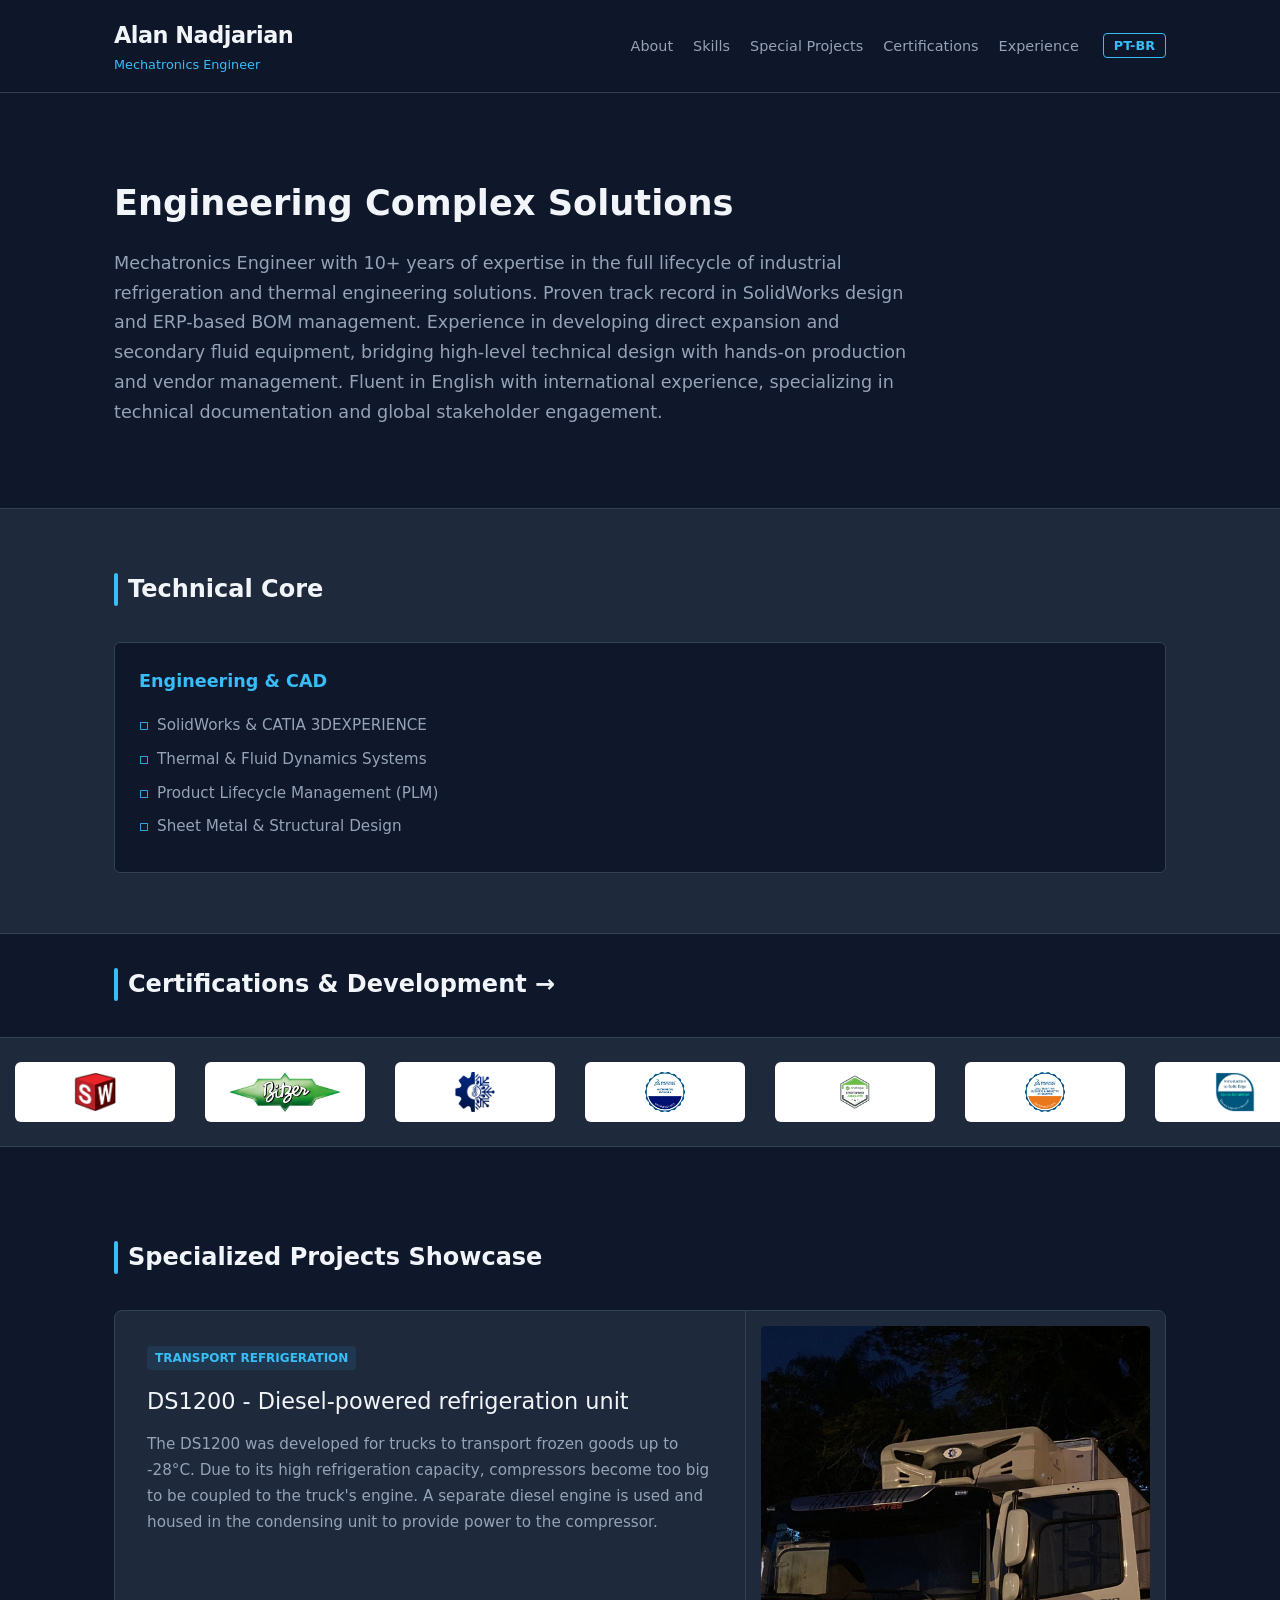
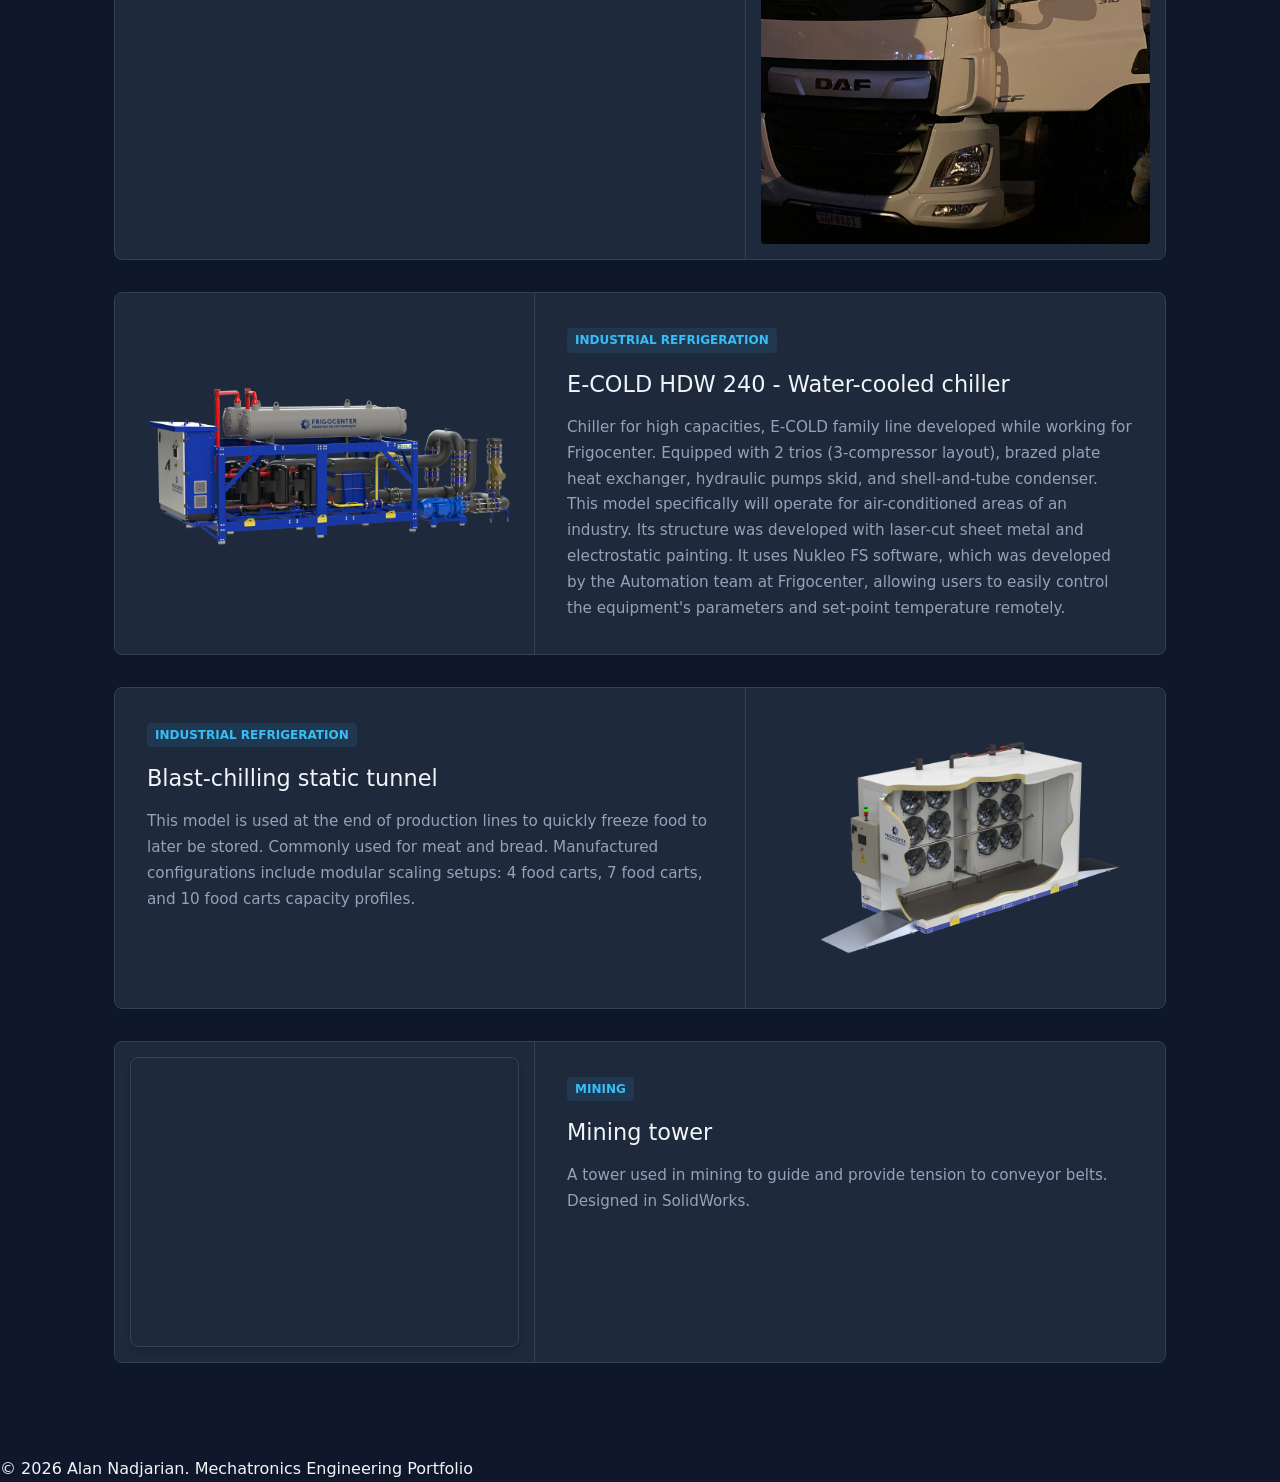
==== commit 5aeaf7fe: "Certifications and timeline update" ====
--- a/index.html
+++ b/index.html
@@ -12,7 +12,7 @@
         <div class="header-container">
             <div class="logo-area">
                 <h1>Alan Nadjarian</h1>
-                <p class="subtitle" data-en="Mechatronics Engineer • Thermal & Industrial Systems" data-pt="Engenheiro Mecatrônico • Sistemas Térmicos e Industriais">Mechatronics Engineer • Thermal & Industrial Systems</p>
+                <p class="subtitle" data-en="Mechatronics Engineer" data-pt="Engenheiro Mecatrônico">Mechatronics Engineer • Thermal & Industrial Systems</p>
             </div>
             <div class="nav-right">
                 <nav>
@@ -20,11 +20,11 @@
                     <a href="#skills" data-en="Skills" data-pt="Habilidades">Skills</a>
                     <a href="#projects" data-en="Special Projects" data-pt="Projetos Especiais">Special Projects</a>
                     <a href="certifications.html" data-en="Certifications" data-pt="Certificações">Certifications</a>
-                    <a href="#experience" data-en="Experience" data-pt="Experiência">Experience</a>
+                    <a href="experience.html" data-en="Experience" data-pt="Experiência">Experience</a>
                 </nav>
                 <button id="lang-toggle" class="lang-btn">PT-BR</button>
             </div>
-        </div>
+        </div> 
     </header>
 
     <section id="about" class="hero">
@@ -54,6 +54,7 @@
         </div>
     </section>
 
+ <!-- Seamless Hover-Card Carousel Ticker Section -->
     <section id="carousel-section" class="carousel-section">
         <div class="container">
             <h3 class="section-title">
@@ -64,21 +65,187 @@
         <div class="marquee-wrapper">
             <div class="marquee-track">
                 
-                <div class="marquee-item"><img src="images/logo-solidworks.png" alt="SolidWorks"></div>
-                <div class="marquee-item"><img src="images/logo-bitzer.png" alt="Bitzer"></div>
-                <div class="marquee-item"><img src="images/logo-frigocenter.png" alt="Frigocenter"></div>
-                <div class="marquee-item"><img src="images/logo-catia.png" alt="CATIA"></div>
-                <div class="marquee-item"><img src="images/logo-onshape.png" alt="Onshape"></div>
-                <div class="marquee-item"><img src="images/logo-3dexperience.png" alt="3DExperience"></div>
-                <div class="marquee-item"><img src="images/logo-solidEdge.png" alt="Solid Edge"></div>
-
-                <div class="marquee-item"><img src="images/logo-solidworks.png" alt="SolidWorks"></div>
-                <div class="marquee-item"><img src="images/logo-bitzer.png" alt="Bitzer"></div>
-                <div class="marquee-item"><img src="images/logo-frigocenter.png" alt="Frigocenter"></div>
-                <div class="marquee-item"><img src="images/logo-catia.png" alt="CATIA"></div>
-                <div class="marquee-item"><img src="images/logo-onshape.png" alt="Onshape"></div>
-                <div class="marquee-item"><img src="images/logo-3dexperience.png" alt="3DExperience"></div>
-                <div class="marquee-item"><img src="images/logo-solidEdge.png" alt="Solid Edge"></div>
+                <!-- Set 1 -->
+                <div class="marquee-item">
+                    <img src="images/logo-solidworks.png" alt="SolidWorks" class="marquee-logo">
+                    <div class="cert-card carousel-pop-card">
+                        <div class="cert-logo-wrapper"><img src="images/logo-solidworks.png" alt="SolidWorks Logo" class="cert-logo"></div>
+                        <div class="cert-details">
+                            <h4 data-en="Simulation CAE SolidWorks" data-pt="Simulação CAE SolidWorks">Simulation CAE SolidWorks</h4>
+                            <p class="issuer">CADWorks</p>
+                            <p class="issue-date" data-en="Issued 2013" data-pt="Emitido em 2013">Issued 2013</p>
+                            <a href="https://cv.virtualtester.com/qr/?b=SLDWRKS&i=C-HSCWBP2GF6" target="_blank" class="cert-btn" data-en="View Credential" data-pt="Ver Credencial">View Credential</a>
+                        </div>
+                    </div>
+                </div>
+
+                <div class="marquee-item">
+                    <img src="images/logo-bitzer.png" alt="Bitzer" class="marquee-logo">
+                    <div class="cert-card carousel-pop-card">
+                        <div class="cert-logo-wrapper"><img src="images/logo-bitzer.png" alt="Bitzer Logo" class="cert-logo"></div>
+                        <div class="cert-details">
+                            <h4 data-en="Commercial Refrigeration" data-pt="Refrigeração Comercial">Commercial Refrigeration</h4>
+                            <p class="issuer">Bitzer</p>
+                            <p class="issue-date" data-en="Issued 2019" data-pt="Emitido em 2019">Issued 2019</p>
+                            <a href="https://drive.google.com/file/d/1vgI3r2kDW_6PL9aMBYmgflQvQl4wF_tO/view" target="_blank" class="cert-btn" data-en="View Credential" data-pt="Ver Credencial">View Credential</a>
+                        </div>
+                    </div>
+                </div>
+
+                <div class="marquee-item">
+                    <img src="images/logo-frigocenter.png" alt="Frigocenter" class="marquee-logo">
+                    <div class="cert-card carousel-pop-card">
+                        <div class="cert-logo-wrapper"><img src="images/logo-frigocenter.png" alt="Frigocenter Logo" class="cert-logo"></div>
+                        <div class="cert-details">
+                            <h4 data-en="Industrial Refrigeration Basics" data-pt="Refrigeração Industrial Essencial">Industrial Refrigeration, Basics</h4>
+                            <p class="issuer">Frigocenter</p>
+                            <p class="issue-date" data-en="Issued 2020" data-pt="Emitido em 2020">Issued 2020</p>
+                        </div>
+                    </div>
+                </div>
+
+                <div class="marquee-item">
+                    <img src="images/logo-catia.png" alt="CATIA" class="marquee-logo">
+                    <div class="cert-card carousel-pop-card">
+                        <div class="cert-logo-wrapper"><img src="images/logo-catia.png" alt="CATIA Logo" class="cert-logo"></div>
+                        <div class="cert-details">
+                            <h4 data-en="CATIA 3DEXPERIENCE" data-pt="CATIA 3DExperience">CATIA</h4>
+                            <p class="issuer">Dassault Systemes</p>
+                            <p class="issue-date" data-en="Issued 2026" data-pt="Emitido em 2026">Issued 2026</p>
+                            <a href="https://www.credly.com/badges/ab9c597b-e5e8-4b5c-a97d-f0191a652726/linked_in?t=tfwucj" target="_blank" class="cert-btn" data-en="View Credential" data-pt="Ver Credencial">View Credential</a>
+                        </div>
+                    </div>
+                </div>
+
+                <div class="marquee-item">
+                    <img src="images/logo-onshape.png" alt="Onshape" class="marquee-logo">
+                    <div class="cert-card carousel-pop-card">
+                        <div class="cert-logo-wrapper"><img src="images/logo-onshape.png" alt="Onshape Logo" class="cert-logo"></div>
+                        <div class="cert-details">
+                            <h4 data-en="Onshape Associate" data-pt="Associado Onshape">Onshape</h4>
+                            <p class="issuer">Onshape, a PTC Business</p>
+                            <p class="issue-date" data-en="Issued 2024" data-pt="Emitido em 2024">Issued 2024</p>
+                            <a href="https://learn.onshape.com/c/f0cRm_ONSza92EEgjzSvxA" target="_blank" class="cert-btn" data-en="View Credential" data-pt="Ver Credencial">View Credential</a>
+                        </div>
+                    </div>
+                </div>
+
+                <div class="marquee-item">
+                    <img src="images/logo-3dexperience.png" alt="3DExperience" class="marquee-logo">
+                    <div class="cert-card carousel-pop-card">
+                        <div class="cert-logo-wrapper"><img src="images/logo-3dexperience.png" alt="3DExperience Logo" class="cert-logo"></div>
+                        <div class="cert-details">
+                            <h4 data-en="3DExperience Collaborative Business & Industry Innovator" data-pt="3DExperience Collaborative Business & Industry Innovator">3DExperience</h4>
+                            <p class="issuer">Dassault Systemes</p>
+                            <p class="issue-date" data-en="Issued 2026" data-pt="Emitido em 2026">Issued 2026</p>
+                            <a href="https://www.credly.com/earner/earned/badge/156ff923-7ac5-4c72-877c-4d59836db09c" target="_blank" class="cert-btn" data-en="View Credential" data-pt="Ver Credencial">View Credential</a>
+                        </div>
+                    </div>
+                </div>
+
+                <div class="marquee-item">
+                    <img src="images/logo-solidEdge.png" alt="Solid Edge" class="marquee-logo">
+                    <div class="cert-card carousel-pop-card">
+                        <div class="cert-logo-wrapper"><img src="images/logo-solidEdge.png" alt="Solid Edge Logo" class="cert-logo"></div>
+                        <div class="cert-details">
+                            <h4 data-en="Introduction to Solid Edge" data-pt="Introdução ao Solid Edge">Solid Edge</h4>
+                            <p class="issuer">Coursera</p>
+                            <p class="issue-date" data-en="Issued 2026" data-pt="Emitido em 2026">Issued 2026</p>
+                            <a href="https://www.credly.com/earner/earned/badge/a4a878b4-a769-47db-b6ac-9a97d3c82183" target="_blank" class="cert-btn" data-en="View Credential" data-pt="Ver Credencial">View Credential</a>
+                        </div>
+                    </div>
+                </div>
+
+                <!-- Duplicate Set 2 -->
+                <div class="marquee-item">
+                    <img src="images/logo-solidworks.png" alt="SolidWorks" class="marquee-logo">
+                    <div class="cert-card carousel-pop-card">
+                        <div class="cert-logo-wrapper"><img src="images/logo-solidworks.png" alt="SolidWorks Logo" class="cert-logo"></div>
+                        <div class="cert-details">
+                            <h4 data-en="Simulation CAE SolidWorks" data-pt="Simulação CAE SolidWorks">Simulation CAE SolidWorks</h4>
+                            <p class="issuer">CADWorks</p>
+                            <p class="issue-date" data-en="Issued 2013" data-pt="Emitido em 2013">Issued 2013</p>
+                            <a href="https://cv.virtualtester.com/qr/?b=SLDWRKS&i=C-HSCWBP2GF6" target="_blank" class="cert-btn" data-en="View Credential" data-pt="Ver Credencial">View Credential</a>
+                        </div>
+                    </div>
+                </div>
+
+                <div class="marquee-item">
+                    <img src="images/logo-bitzer.png" alt="Bitzer" class="marquee-logo">
+                    <div class="cert-card carousel-pop-card">
+                        <div class="cert-logo-wrapper"><img src="images/logo-bitzer.png" alt="Bitzer Logo" class="cert-logo"></div>
+                        <div class="cert-details">
+                            <h4 data-en="Commercial Refrigeration" data-pt="Refrigeração Comercial">Commercial Refrigeration</h4>
+                            <p class="issuer">Bitzer</p>
+                            <p class="issue-date" data-en="Issued 2019" data-pt="Emitido em 2019">Issued 2019</p>
+                            <a href="https://drive.google.com/file/d/1vgI3r2kDW_6PL9aMBYmgflQvQl4wF_tO/view" target="_blank" class="cert-btn" data-en="View Credential" data-pt="Ver Credencial">View Credential</a>
+                        </div>
+                    </div>
+                </div>
+
+                <div class="marquee-item">
+                    <img src="images/logo-frigocenter.png" alt="Frigocenter" class="marquee-logo">
+                    <div class="cert-card carousel-pop-card">
+                        <div class="cert-logo-wrapper"><img src="images/logo-frigocenter.png" alt="Frigocenter Logo" class="cert-logo"></div>
+                        <div class="cert-details">
+                            <h4 data-en="Industrial Refrigeration Basics" data-pt="Refrigeração Industrial Essencial">Industrial Refrigeration, Basics</h4>
+                            <p class="issuer">Frigocenter</p>
+                            <p class="issue-date" data-en="Issued 2020" data-pt="Emitido em 2020">Issued 2020</p>
+                        </div>
+                    </div>
+                </div>
+
+                <div class="marquee-item">
+                    <img src="images/logo-catia.png" alt="CATIA" class="marquee-logo">
+                    <div class="cert-card carousel-pop-card">
+                        <div class="cert-logo-wrapper"><img src="images/logo-catia.png" alt="CATIA Logo" class="cert-logo"></div>
+                        <div class="cert-details">
+                            <h4 data-en="CATIA 3DEXPERIENCE" data-pt="CATIA 3DExperience">CATIA</h4>
+                            <p class="issuer">Dassault Systemes</p>
+                            <p class="issue-date" data-en="Issued 2026" data-pt="Emitido em 2026">Issued 2026</p>
+                            <a href="https://www.credly.com/badges/ab9c597b-e5e8-4b5c-a97d-f0191a652726/linked_in?t=tfwucj" target="_blank" class="cert-btn" data-en="View Credential" data-pt="Ver Credencial">View Credential</a>
+                        </div>
+                    </div>
+                </div>
+
+                <div class="marquee-item">
+                    <img src="images/logo-onshape.png" alt="Onshape" class="marquee-logo">
+                    <div class="cert-card carousel-pop-card">
+                        <div class="cert-logo-wrapper"><img src="images/logo-onshape.png" alt="Onshape Logo" class="cert-logo"></div>
+                        <div class="cert-details">
+                            <h4 data-en="Onshape Associate" data-pt="Associado Onshape">Onshape</h4>
+                            <p class="issuer">Onshape, a PTC Business</p>
+                            <p class="issue-date" data-en="Issued 2024" data-pt="Emitido em 2024">Issued 2024</p>
+                            <a href="https://learn.onshape.com/c/f0cRm_ONSza92EEgjzSvxA" target="_blank" class="cert-btn" data-en="View Credential" data-pt="Ver Credencial">View Credential</a>
+                        </div>
+                    </div>
+                </div>
+
+                <div class="marquee-item">
+                    <img src="images/logo-3dexperience.png" alt="3DExperience" class="marquee-logo">
+                    <div class="cert-card carousel-pop-card">
+                        <div class="cert-logo-wrapper"><img src="images/logo-3dexperience.png" alt="3DExperience Logo" class="cert-logo"></div>
+                        <div class="cert-details">
+                            <h4 data-en="3DExperience Collaborative Business & Industry Innovator" data-pt="3DExperience Collaborative Business & Industry Innovator">3DExperience</h4>
+                            <p class="issuer">Dassault Systemes</p>
+                            <p class="issue-date" data-en="Issued 2026" data-pt="Emitido em 2026">Issued 2026</p>
+                            <a href="https://www.credly.com/earner/earned/badge/156ff923-7ac5-4c72-877c-4d59836db09c" target="_blank" class="cert-btn" data-en="View Credential" data-pt="Ver Credencial">View Credential</a>
+                        </div>
+                    </div>
+                </div>
+
+                <div class="marquee-item">
+                    <img src="images/logo-solidEdge.png" alt="Solid Edge" class="marquee-logo">
+                    <div class="cert-card carousel-pop-card">
+                        <div class="cert-logo-wrapper"><img src="images/logo-solidEdge.png" alt="Solid Edge Logo" class="cert-logo"></div>
+                        <div class="cert-details">
+                            <h4 data-en="Introduction to Solid Edge" data-pt="Introdução ao Solid Edge">Solid Edge</h4>
+                            <p class="issuer">Coursera</p>
+                            <p class="issue-date" data-en="Issued 2026" data-pt="Emitido em 2026">Issued 2026</p>
+                            <a href="https://www.credly.com/earner/earned/badge/a4a878b4-a769-47db-b6ac-9a97d3c82183" target="_blank" class="cert-btn" data-en="View Credential" data-pt="Ver Credencial">View Credential</a>
+                        </div>
+                    </div>
+                </div>
 
             </div>
         </div>
@@ -87,9 +254,23 @@
     <main id="projects" class="container">
         <h3 class="section-title" data-en="Specialized Projects Showcase" data-pt="Vitrine de Projetos Especiais">Specialized Projects Showcase</h3>
 
+        <section class="project-card reversed">
+            <div class="project-image">
+                <img src="images/Diesel.png" alt="Diesel condensing unit" class="pop-image" title="Click to view full size">
+            </div>
+            <div class="project-info">
+                <span class="tag">Transport Refrigeration</span>
+                <h2>DS1200 - Diesel-powered refrigeration unit</h2>
+                <div class="lang-content" data-en="The DS1200 was developed for trucks to transport frozen goods up to -28°C. Due to its high refrigeration capacity, compressors become too big to be coupled to the truck's engine. A separate diesel engine is used and housed in the condensing unit to provide power to the compressor." 
+                     data-pt="O DS1200 foi desenvolvido para caminhões transportarem produtos congelados até -28°C. Devido a grande capacidade de regrigeração, compressores tornam-se muito grandes para serem acoplados ao motor da caminhão. Um motor diesel à parte é usado e posicionado na unidade condensadora para fornecer a propulsão ao compressor.">
+                     The DS1200 was developed for trucks to transport frozen goods up to -28°C. Due to its high refrigeration capacity, compressors become too big to be coupled to the truck's engine. A separate diesel engine is used and housed in the condensing unit to provide power to the compressor.
+                </div>
+            </div>
+        </section>
+
         <section class="project-card">
             <div class="project-image">
-                <img src="images/Chiller.png" alt="Water-cooled chiller">
+                <img src="images/Chiller.png" alt="Water-cooled chiller" class="pop-image" title="Click to view full size">
             </div>
             <div class="project-info">
                 <span class="tag">Industrial Refrigeration</span>
@@ -103,7 +284,7 @@
 
         <section class="project-card reversed">
             <div class="project-image">
-                <img src="images/Tunnel.png" alt="Blast-chilling static tunnel">
+                <img src="images/Tunnel.png" alt="Blast-chilling static tunnel" class="pop-image" title="Click to view full size">
             </div>
             <div class="project-info">
                 <span class="tag">Industrial Refrigeration</span>
@@ -114,42 +295,30 @@
                 </div>
             </div>
         </section>
+
+        <section class="project-card">
+            <div class="project-image">
+                <div class="sketchfab-embed-wrapper">
+                    <iframe title="Mining tower" frameborder="0" allowfullscreen mozallowfullscreen="true" webkitallowfullscreen="true" allow="autoplay; fullscreen; xr-spatial-tracking" xr-spatial-tracking execution-while-out-of-viewport execution-while-not-rendered web-share src="https://sketchfab.com/models/0e3728d59b8946ccb6aa06452aa2a928/embed?ui_theme=dark"></iframe>
+                </div>
+            </div>
+            <div class="project-info">
+                <span class="tag">Mining</span>
+                <h2>Mining tower</h2>
+                <div class="lang-content" data-en="A tower used in mining to guide and provide tension to conveyor belts. Designed in SolidWorks." 
+                     data-pt="Torre metálica utilizada na mineração para guiar e tensionar a correia do transportador. Desenvolvido no SolidWorks.">
+                     A tower used in mining to guide and provide tension to conveyor belts. Designed in SolidWorks.
+                </div>
+            </div>
+        </section>
     </main>
 
-    <section id="experience" class="experience-section">
-        <div class="container">
-            <h3 class="section-title" data-en="Professional Experience" data-pt="Experiência Profissional">Professional Experience</h3>
-            <div class="timeline">
-                <div class="timeline-item">
-                    <div class="timeline-meta">
-                        <h4>Mecalor</h4>
-                        <p class="date" data-en="2024 - Present" data-pt="2024 - Presente">2024 - Present</p>
-                    </div>
-                    <div class="timeline-content">
-                        <h5 data-en="Designer of Special Projects" data-pt="Projetista de Projetos Especiais">Designer of Special Projects</h5>
-                        <p data-en="Engineering specialized custom industrial thermal control systems and managing advanced fluid mechanics layouts, structural casing design, and cross-functional product data structures." 
-                           data-pt="Projetando sistemas industriais customizados especiais de controle térmico e gerenciando layouts avançados de mecânica dos fluidos, design de carenagens estruturais e estruturas de dados de produtos multifuncionais.">
-                           Engineering specialized custom industrial thermal control systems and managing advanced fluid mechanics layouts, structural casing design, and cross-functional product data structures.
-                        </p>
-                    </div>
-                </div>
-
-                <div class="timeline-item">
-                    <div class="timeline-meta">
-                        <h4>Frigocenter</h4>
-                        <p class="date">2014 - 2024</p>
-                    </div>
-                    <div class="timeline-content">
-                        <h5 data-en="Mechatronics Engineer / Mechanical Designer" data-pt="Engenheiro Mecatrônico / Projetista Mecânico">Mechatronics Engineer / Mechanical Designer</h5>
-                        <p data-en="Led development of large-scale industrial refrigeration units, custom chiller configurations, and blast-freezing layouts. Integrated instrumentation, sensors, and remote software interfaces with mechanical systems." 
-                           data-pt="Liderou o desenvolvimento de unidades de refrigeração industrial de grande porte, configurações customizadas de chillers e layouts de túneis de congelamento rápido. Integrou instrumentação, sensores e interfaces de software remotas com sistemas mecânicos.">
-                           Led development of large-scale industrial refrigeration units, custom chiller configurations, and blast-freezing layouts. Integrated instrumentation, sensors, and remote software interfaces with mechanical systems.
-                        </p>
-                    </div>
-                </div>
-            </div>
-        </div>
-    </section>
+    <div id="image-modal" class="image-modal">
+        <span class="modal-close">&times;</span>
+        <div class="modal-frame">
+            <img id="modal-target-img" src="" alt="Full size preview">
+        </div>
+    </div>
 
     <footer>
         <p>&copy; 2026 Alan Nadjarian. <span data-en="Mechatronics Engineering Portfolio" data-pt="Portfólio de Engenharia Mecatrônica">Mechatronics Engineering Portfolio</span></p>
@@ -164,7 +333,6 @@
                 element.textContent = element.getAttribute(`data-${currentLang}`);
             });
         }
-
         updateLanguage();
 
         langToggle.addEventListener('click', () => {
@@ -172,6 +340,27 @@
             langToggle.textContent = currentLang === 'en' ? 'PT-BR' : 'EN';
             updateLanguage();
         });
+
+        const modal = document.getElementById('image-modal');
+        const modalImg = document.getElementById('modal-target-img');
+        const closeBtn = document.querySelector('.modal-close');
+
+        document.querySelectorAll('.pop-image').forEach(image => {
+            image.addEventListener('click', function() {
+                modal.classList.add('active');
+                modalImg.src = this.src;
+            });
+        });
+
+        closeBtn.addEventListener('click', () => {
+            modal.classList.remove('active');
+        });
+
+        modal.addEventListener('click', (e) => {
+            if (e.target === modal) {
+                modal.classList.remove('active');
+            }
+        });
     </script>
 </body>
 </html>
--- a/style.css
+++ b/style.css
@@ -1,4 +1,6 @@
-/* Global Reset and Slate Aesthetic Setup */
+/* ==========================================================================
+   Global Reset and Slate Aesthetic Setup
+   ========================================================================== */
 * {
     box-sizing: border-box;
     margin: 0;
@@ -18,7 +20,9 @@
     padding: 0 24px;
 }
 
-/* Header & Sticky Nav Layout */
+/* ==========================================================================
+   Header & Sticky Nav Layout
+   ========================================================================== */
 header {
     background-color: rgba(15, 23, 42, 0.95);
     backdrop-filter: blur(8px);
@@ -91,7 +95,9 @@
     color: #0f172a;
 }
 
-/* Executive Summary Section */
+/* ==========================================================================
+   Executive Summary Section (Homepage)
+   ========================================================================== */
 .hero {
     padding: 80px 0;
     border-bottom: 1px solid #334155;
@@ -110,7 +116,9 @@
     max-width: 800px;
 }
 
-/* Technical Skill Matrix Grid */
+/* ==========================================================================
+   Technical Skill Matrix Grid
+   ========================================================================== */
 .skills-section {
     padding: 60px 0;
     background: #1e293b;
@@ -175,7 +183,9 @@
     color: #38bdf8;
 }
 
-/* Certifications Layout Grid */
+/* ==========================================================================
+   Certifications Layout Grid
+   ========================================================================== */
 .certifications-section {
     padding: 60px 0;
     background: #0f172a;
@@ -259,7 +269,9 @@
     border-color: #94a3b8;
 }
 
-/* Special Heavy Projects Showcase Layout */
+/* ==========================================================================
+   Special Heavy Projects Showcase Layout
+   ========================================================================== */
 #projects {
     padding: 60px 24px;
 }
@@ -278,25 +290,32 @@
 }
 
 .project-image {
+    display: flex;
+    align-items: center;
+    justify-content: center;
     flex: 1;
     min-width: 40%;
+    max-width: 50%;
+    min-height: 320px;
+    padding: 15px;
+    box-sizing: border-box;
     background: #1e293b;
-    display: flex;
-    justify-content: center;
-    align-items: center;
-    padding: 16px;
+}
+
+.project-card:not(.reversed) .project-image {
     border-right: 1px solid #334155;
 }
 
 .project-card.reversed .project-image {
-    border-right: none;
     border-left: 1px solid #334155;
 }
 
 .project-image img {
     max-width: 100%;
+    max-height: 100%;
     height: auto;
     border-radius: 4px;
+    object-fit: contain;
 }
 
 .project-info {
@@ -328,118 +347,54 @@
     font-size: 0.95rem;
 }
 
-/* Professional Timeline */
-.experience-section {
-    padding: 60px 0;
-    background: #1e293b;
-    border-top: 1px solid #334155;
-}
-
-.timeline {
-    display: flex;
-    flex-direction: column;
-    gap: 32px;
-}
-
-.timeline-item {
-    display: flex;
-    border-left: 2px solid #334155;
-    padding-left: 24px;
-    position: relative;
-}
-
-.timeline-item::before {
-    content: '';
-    position: absolute;
-    left: -6px;
-    top: 6px;
-    width: 10px;
-    height: 10px;
-    background: #0f172a;
-    border: 2px solid #38bdf8;
-    border-radius: 50%;
-}
-
-.timeline-meta {
-    min-width: 180px;
-}
-
-.timeline-meta h4 {
-    font-size: 1.1rem;
-    color: #f1f5f9;
-}
-
-.timeline-meta .date {
-    font-size: 0.85rem;
-    color: #38bdf8;
-}
-
-.timeline-content h5 {
-    font-size: 1.1rem;
-    font-weight: 500;
-    margin-bottom: 8px;
-    color: #f1f5f9;
-}
-
-.timeline-content p {
-    color: #94a3b8;
-    font-size: 0.95rem;
-    max-width: 750px;
-}
-
-footer {
-    text-align: center;
-    padding: 40px;
-    color: #94a3b8;
-    font-size: 0.85rem;
-    border-top: 1px solid #334155;
+.sketchfab-embed-wrapper {
+    width: 100%;
+    height: 100%;
+    min-height: 290px;
+    border-radius: 8px;
+    overflow: hidden;
+    border: 1px solid #334155;
+    box-shadow: 0 4px 6px -1px rgba(0, 0, 0, 0.2);
+    position: relative;
+}
+
+.sketchfab-embed-wrapper iframe {
+    position: absolute;
+    top: 0;
+    left: 0;
+    width: 100%;
+    height: 100%;
+    border: 0;
+}
+
+/* ==========================================================================
+   Infinite Carousel Ticker Styles
+   ========================================================================== */
+.carousel-section {
+    padding: 30px 0;
     background-color: #0f172a;
-}
-
-/* Mobile Configurations */
-@media (max-width: 768px) {
-    .header-container {
-        flex-direction: column;
-        gap: 12px;
-        text-align: center;
-    }
-    .project-card, .project-card.reversed {
-        flex-direction: column;
-    }
-    .project-image {
-        border-right: none;
-        border-left: none;
-        border-bottom: 1px solid #334155;
-    }
-    .timeline-item {
-        flex-direction: column;
-        gap: 8px;
-    }
-}
-
-/* Infinite Carousel Ticker Styles */
-.carousel-section {
-    padding: 60px 0 30px 0;
-    background-color: #0f172a;
+    position: relative;
+    z-index: 10;
 }
 
 .marquee-wrapper {
     width: 100%;
-    overflow: hidden;
     background-color: #1e293b;
     border-top: 1px solid #334155;
     border-bottom: 1px solid #334155;
     padding: 24px 0;
     display: flex;
+    position: relative;
+    overflow: visible;
 }
 
 .marquee-track {
     display: flex;
-    width: calc(160px * 14); /* 160px width * 14 items total (including duplicates) */
+    width: calc(190px * 14);
     animation: scrollTicker 30s linear infinite;
-}
-
-/* Pause the scrolling effect if a user hovers their mouse over it */
+    overflow: visible;
+}
+
 .marquee-track:hover {
     animation-play-state: paused;
 }
@@ -455,20 +410,403 @@
     padding: 10px;
     margin: 0 15px;
     flex-shrink: 0;
-}
-
-.marquee-item img {
+    position: relative;
+}
+
+.marquee-logo {
     max-width: 100%;
     max-height: 100%;
     object-fit: contain;
-}
-
-/* Infinite Keyframes Calculation */
+    transition: opacity 0.2s ease;
+}
+
+.marquee-item:hover .marquee-logo {
+    opacity: 0;
+}
+
+.carousel-pop-card {
+    position: absolute;
+    top: 50%;
+    left: 50%;
+    transform: translate(-50%, -50%) scale(0.2);
+    width: 320px;
+    background-color: #1e293b;
+    border: 1px solid #334155;
+    border-radius: 12px;
+    padding: 24px;
+    box-shadow: 0 25px 50px -12px rgba(0, 0, 0, 0.75);
+    opacity: 0;
+    pointer-events: none;
+    transition: transform 0.25s cubic-bezier(0.34, 1.56, 0.64, 1), opacity 0.2s ease;
+    z-index: 5000;
+    text-align: left;
+}
+
+.marquee-item:hover .carousel-pop-card {
+    opacity: 1;
+    transform: translate(-50%, -50%) scale(1);
+    pointer-events: auto;
+}
+
+.carousel-pop-card .cert-logo-wrapper {
+    width: 60px;
+    height: 60px;
+    background-color: #ffffff;
+    border-radius: 8px;
+    display: flex;
+    align-items: center;
+    justify-content: center;
+    padding: 6px;
+    margin-bottom: 16px;
+}
+
+.carousel-pop-card h4 {
+    color: #f8fafc;
+    font-size: 18px;
+    margin: 0 0 6px 0;
+    font-weight: 700;
+}
+
+.carousel-pop-card .issuer { color: #38bdf8; font-size: 14px; margin: 0 0 4px 0; }
+.carousel-pop-card .issue-date { color: #94a3b8; font-size: 13px; margin: 0 0 20px 0; }
+
 @keyframes scrollTicker {
-    0% {
-        transform: translateX(0);
+    0% { transform: translateX(0); }
+    100% { transform: translateX(calc(-190px * 7)); }
+}
+
+/* Image Lightbox Modal Popups */
+.pop-image { cursor: zoom-in; transition: transform 0.2s ease-in-out; }
+.pop-image:hover { transform: scale(1.02); }
+
+.image-modal {
+    display: flex;
+    position: fixed;
+    z-index: 2000;
+    left: 0;
+    top: 0;
+    width: 100%;
+    height: 100%;
+    background-color: rgba(15, 23, 42, 0.85);
+    backdrop-filter: blur(8px);
+    align-items: center;
+    justify-content: center;
+    opacity: 0;
+    pointer-events: none;
+    transition: opacity 0.3s ease;
+}
+
+.image-modal.active { opacity: 1; pointer-events: auto; }
+
+.modal-frame {
+    max-width: 85%;
+    max-height: 85%;
+    background-color: #1e293b;
+    padding: 12px;
+    border-radius: 12px;
+    border: 1px solid #334155;
+    display: flex;
+    align-items: center;
+    justify-content: center;
+    transform: scale(0.9);
+    transition: transform 0.3s cubic-bezier(0.34, 1.56, 0.64, 1);
+}
+
+.image-modal.active .modal-frame { transform: scale(1); }
+.modal-frame img { max-width: 100%; max-height: 80vh; border-radius: 6px; object-fit: contain; }
+.modal-close { position: absolute; top: 25px; right: 35px; color: #94a3b8; font-size: 40px; font-weight: bold; cursor: pointer; }
+
+/* ==========================================================================
+   Axis-Aligned Vertical Timeline Layout Rules (Experience Page)
+   ========================================================================== */
+.timeline-page-section {
+    padding: 60px 0;
+    background-color: #0f172a;
+    min-height: 100vh;
+}
+
+.interactive-timeline {
+    position: relative;
+    max-width: 1100px;
+    margin: 50px auto 0 auto;
+    padding: 10px 0;
+}
+
+.timeline-line {
+    position: absolute;
+    width: 4px;
+    background-color: #334155;
+    top: 0;
+    bottom: 0;
+    left: 50%;
+    transform: translateX(-50%);
+    border-radius: 4px;
+    z-index: 1;
+}
+
+.timeline-node {
+    position: relative;
+    width: 50%;
+    padding: 15px 45px;
+    box-sizing: border-box;
+    z-index: 2;
+}
+
+.timeline-node.left-node { left: 0; text-align: right; }
+.timeline-node.right-node { left: 50%; text-align: left; }
+
+.timeline-dot {
+    position: absolute;
+    width: 18px;
+    height: 18px;
+    background-color: #0f172a;
+    border: 4px solid #334155;
+    border-radius: 50%;
+    top: 24px;
+    z-index: 5;
+    transition: background-color 0.2s ease, border-color 0.2s ease;
+}
+
+.timeline-node.left-node .timeline-dot { right: -11px; }
+.timeline-node.right-node .timeline-dot { left: -7px; }
+
+.node-date {
+    position: absolute;
+    top: 22px;
+    font-size: 12px;
+    font-weight: 700;
+    color: #38bdf8;
+    background-color: #1e293b;
+    padding: 4px 12px;
+    border-radius: 12px;
+    border: 1px solid #334155;
+    white-space: nowrap;
+}
+
+.timeline-node.left-node .node-date { left: calc(100% + 30px); }
+.timeline-node.right-node .node-date { right: calc(100% + 30px); }
+
+.node-content {
+    background-color: #1e293b;
+    border: 1px solid #334155;
+    padding: 24px;
+    border-radius: 8px;
+    box-shadow: 0 4px 6px -1px rgba(0, 0, 0, 0.1);
+    transition: transform 0.25s cubic-bezier(0.4, 0, 0.2, 1), border-color 0.2s ease, box-shadow 0.2s ease;
+}
+
+.node-content h4 { color: #f8fafc; font-size: 16px; margin: 0 0 4px 0; }
+.node-content h5 { color: #94a3b8; font-size: 14px; margin: 0 0 6px 0; font-weight: 500; }
+.node-content p.location { font-size: 12px; color: #64748b; margin: 0 0 12px 0; }
+.node-content p.desc { font-size: 13px; color: #cbd5e1; line-height: 1.5; margin: 0; }
+
+.timeline-node:hover .node-content {
+    transform: translateY(-2px);
+    border-color: #38bdf8;
+    box-shadow: 0 10px 20px -5px rgba(56, 189, 248, 0.15);
+}
+
+.timeline-node:hover .timeline-dot { background-color: #38bdf8; border-color: #38bdf8; }
+
+/* ==========================================================================
+   Standard Sub-Branch Layout Rules (e.g., Ireland)
+   ========================================================================== */
+.timeline-branch-wrapper {
+    position: relative;
+    width: 50%;
+    box-sizing: border-box;
+    display: flex;
+    flex-direction: column;
+    z-index: 2;
+    margin: 20px 0;
+}
+
+.timeline-branch-wrapper.branch-right { left: 50%; padding: 20px 0 20px 45px; }
+
+.timeline-branch-wrapper.branch-right .branch-node-dot {
+    position: absolute;
+    width: 14px;
+    height: 14px;
+    background-color: #38bdf8;
+    border: 4px solid #0f172a;
+    border-radius: 50%;
+    left: -9px;
+    top: 26px;
+    z-index: 10;
+}
+
+.timeline-branch-wrapper.branch-right .branch-connector-arm {
+    position: absolute;
+    top: 32px;
+    bottom: 32px;
+    left: -2px;
+    width: 20px;
+    border-top: 3px solid #334155;
+    border-bottom: 3px solid #334155;
+    border-left: 3px solid #334155;
+    border-radius: 6px 0 0 6px;
+    z-index: 1;
+}
+
+/* ==========================================================================
+   TRUE PARALLEL SPLIT GRID SYSTEM (For simultaneous blocks)
+   ========================================================================== */
+.timeline-branch-wrapper.branch-full-split {
+    width: 100% !important;
+    left: 0 !important;
+    padding: 40px 0 !important;
+    margin: 40px 0;
+    display: block;
+}
+
+.branch-split-anchor {
+    position: absolute;
+    left: 50%;
+    top: 40px;
+    transform: translateX(-50%);
+    z-index: 10;
+    display: flex;
+    flex-direction: column;
+    align-items: center;
+}
+
+.branch-split-dot {
+    width: 16px;
+    height: 16px;
+    background-color: #0f172a;
+    border: 4px solid #38bdf8;
+    border-radius: 50%;
+    box-shadow: 0 0 12px rgba(56, 189, 248, 0.6);
+}
+
+.branch-master-tag {
+    background-color: rgba(56, 189, 248, 0.15);
+    border: 1px solid #38bdf8;
+    color: #38bdf8;
+    padding: 6px 14px;
+    border-radius: 20px;
+    font-size: 11px;
+    font-weight: 800;
+    text-transform: uppercase;
+    letter-spacing: 0.05em;
+    margin-top: 15px;
+    white-space: nowrap;
+}
+
+.split-columns-container {
+    display: flex;
+    width: 100%;
+    gap: 90px;
+    box-sizing: border-box;
+    margin-top: 60px;
+    position: relative;
+}
+
+.split-column {
+    flex: 1;
+    width: 50%;
+    display: flex;
+    flex-direction: column;
+    gap: 24px;
+    box-sizing: border-box;
+}
+
+.split-column.left-column { text-align: right; padding-left: 20px; }
+.split-column.right-column { text-align: left; padding-right: 20px; }
+
+.column-header-title {
+    font-size: 12px;
+    text-transform: uppercase;
+    font-weight: 700;
+    color: #64748b;
+    letter-spacing: 0.1em;
+    margin-bottom: 8px;
+    border-bottom: 1px dashed #334155;
+    padding-bottom: 8px;
+}
+
+.branch-content-stack { display: flex; flex-direction: column; gap: 24px; width: 100%; }
+
+.branch-timeline-card {
+    background-color: #1e293b;
+    border: 1px solid #334155;
+    padding: 24px;
+    border-radius: 8px;
+    box-shadow: 0 4px 6px -1px rgba(0, 0, 0, 0.1);
+    transition: transform 0.25s cubic-bezier(0.4, 0, 0.2, 1), border-color 0.2s ease, box-shadow 0.2s ease;
+    box-sizing: border-box;
+    width: 100%;
+    position: relative;
+}
+
+.branch-timeline-card:hover {
+    transform: translateY(-2px);
+    border-color: #38bdf8;
+    box-shadow: 0 10px 20px -5px rgba(56, 189, 248, 0.15);
+}
+
+.left-column .branch-timeline-card.edu-card { border-right: 4px solid #38bdf8; }
+.right-column .branch-timeline-card.edu-card { border-left: 4px solid #38bdf8; }
+.branch-timeline-card.volunteer-card { border-left: 4px solid #14b8a6; background-color: #132330; }
+.branch-timeline-card.volunteer-card:hover { border-color: #2dd4bf; }
+
+.branch-timeline-card h4 { color: #f8fafc; font-size: 16px; margin: 0 0 4px 0; }
+.branch-timeline-card h5 { color: #94a3b8; font-size: 14px; margin: 0 0 6px 0; font-weight: 500; }
+.branch-timeline-card p.location { font-size: 12px; color: #475569; margin: 0 0 12px 0; }
+.branch-timeline-card p.desc { font-size: 13px; color: #cbd5e1; line-height: 1.5; margin: 0; }
+
+.branch-date-badge {
+    display: inline-block;
+    font-size: 11px;
+    font-weight: 700;
+    color: #64748b;
+    background-color: #0f172a;
+    padding: 2px 8px;
+    border-radius: 6px;
+    border: 1px solid #334155;
+    margin-bottom: 12px;
+}
+
+.type-tag {
+    display: inline-block;
+    font-size: 10px;
+    font-weight: 800;
+    color: #38bdf8;
+    background-color: rgba(56, 189, 248, 0.1);
+    padding: 3px 8px;
+    border-radius: 4px;
+    margin-bottom: 10px;
+    text-transform: uppercase;
+    letter-spacing: 0.05em;
+}
+
+.type-tag.vol-tag { color: #14b8a6; background-color: rgba(20, 184, 166, 0.1); }
+
+/* ==========================================================================
+   Responsive Mobile Compression Breakpoints
+   ========================================================================== */
+@media (max-width: 900px) {
+    .header-container { flex-direction: column; gap: 12px; text-align: center; }
+    .project-card, .project-card.reversed { flex-direction: column; }
+    .project-image { max-width: 100% !important; border-right: none !important; border-left: none !important; border-bottom: 1px solid #334155 !important; }
+    
+    .timeline-line { left: 20px; transform: none; }
+    .timeline-node { width: 100%; padding: 20px 20px 20px 45px; text-align: left !important; }
+    .timeline-node.left-node, .timeline-node.right-node { left: 0; }
+    .timeline-dot { left: 13px !important; }
+    
+    .timeline-node.left-node .node-date, .timeline-node.right-node .node-date {
+        position: relative; display: inline-block; top: 0; left: 0 !important; right: auto !important; margin-bottom: 12px;
     }
-    100% {
-        transform: translateX(calc(-160px * 7)); /* Exact width translation of half the pipeline */
-    }
+    
+    .timeline-branch-wrapper.branch-right { width: 100%; left: 0; padding: 20px 0 20px 45px; }
+    .timeline-branch-wrapper.branch-right .branch-node-dot { left: 15px; }
+    .timeline-branch-wrapper.branch-right .branch-connector-arm { left: 22px; width: 10px; }
+
+    .branch-split-anchor { left: 20px; transform: none; align-items: flex-start; }
+    .branch-split-dot { margin-left: 2px; }
+    .split-columns-container { flex-direction: column; gap: 32px; padding-left: 45px; padding-right: 15px; }
+    .split-column { width: 100% !important; text-align: left !important; padding: 0 !important; }
+    .left-column .branch-timeline-card.edu-card { border-right: 1px solid #334155 !important; border-left: 4px solid #38bdf8 !important; }
+    .branch-timeline-card { text-align: left !important; }
 }
